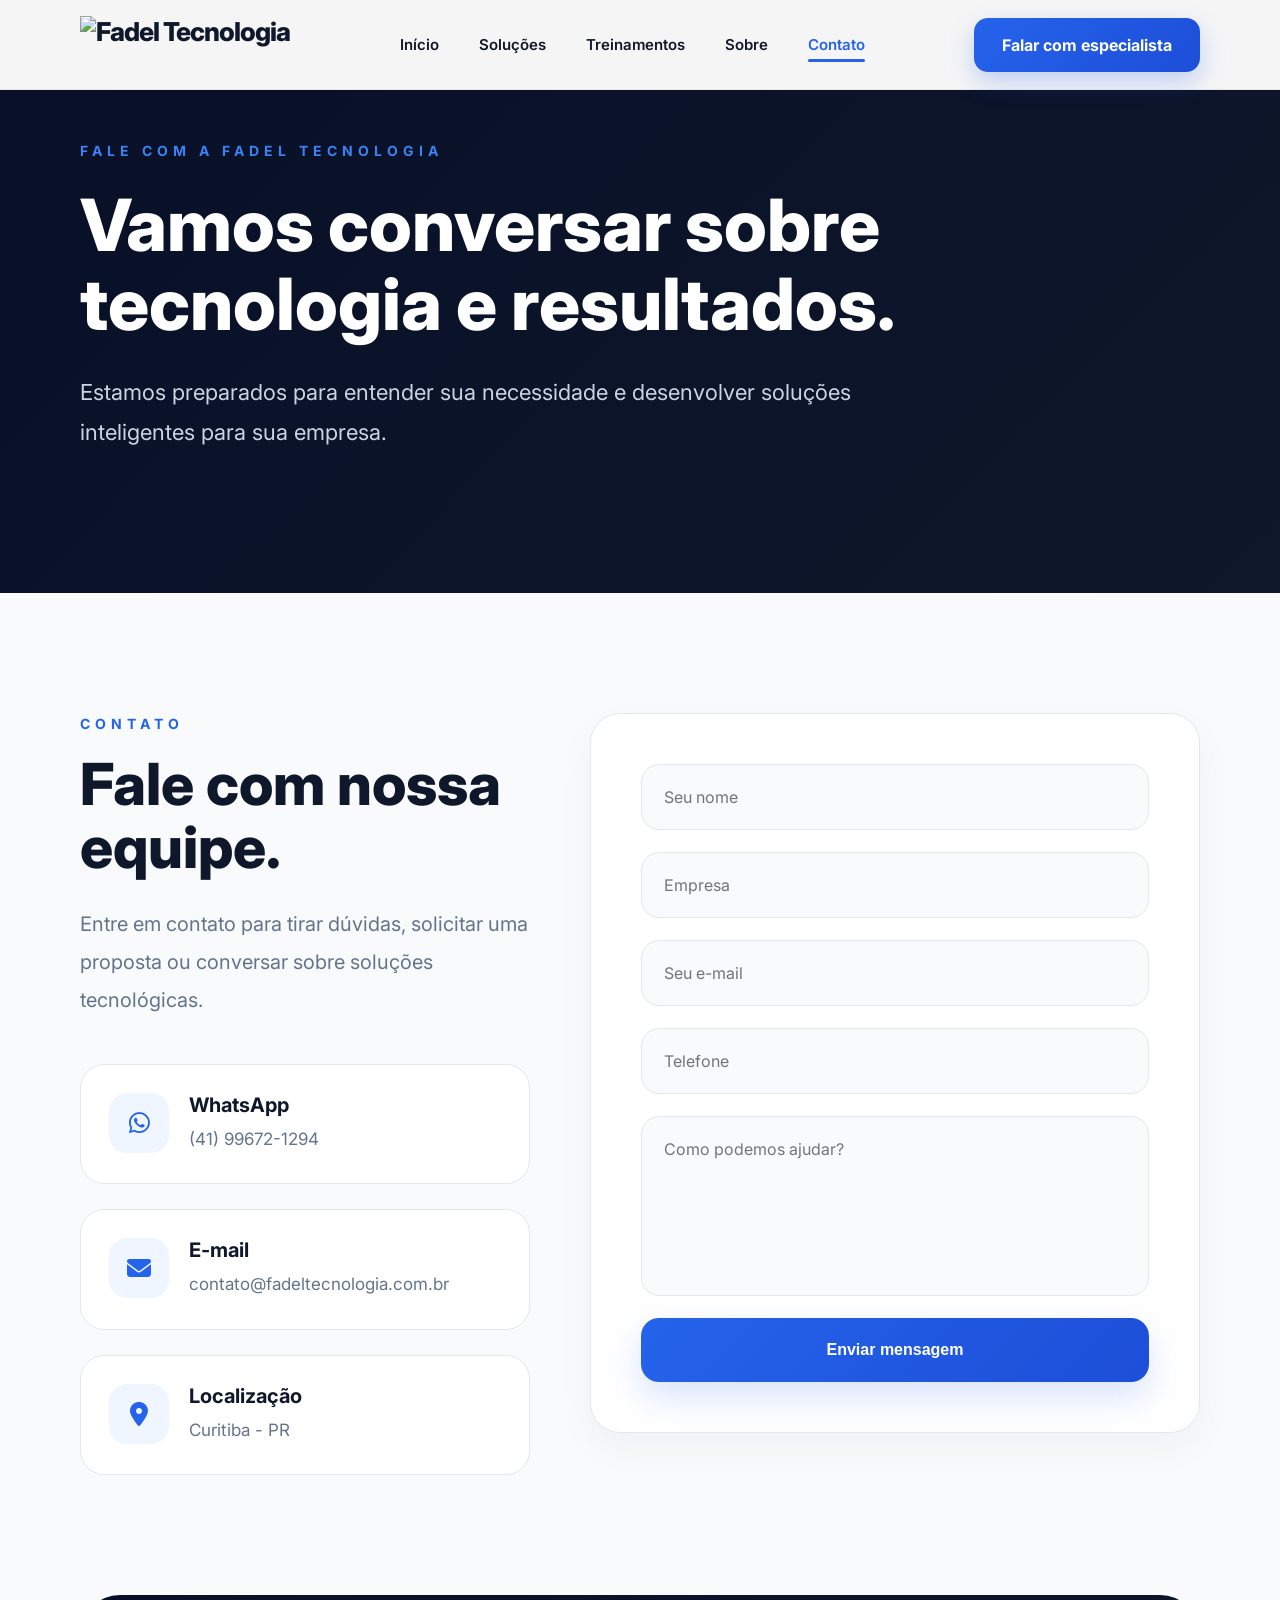
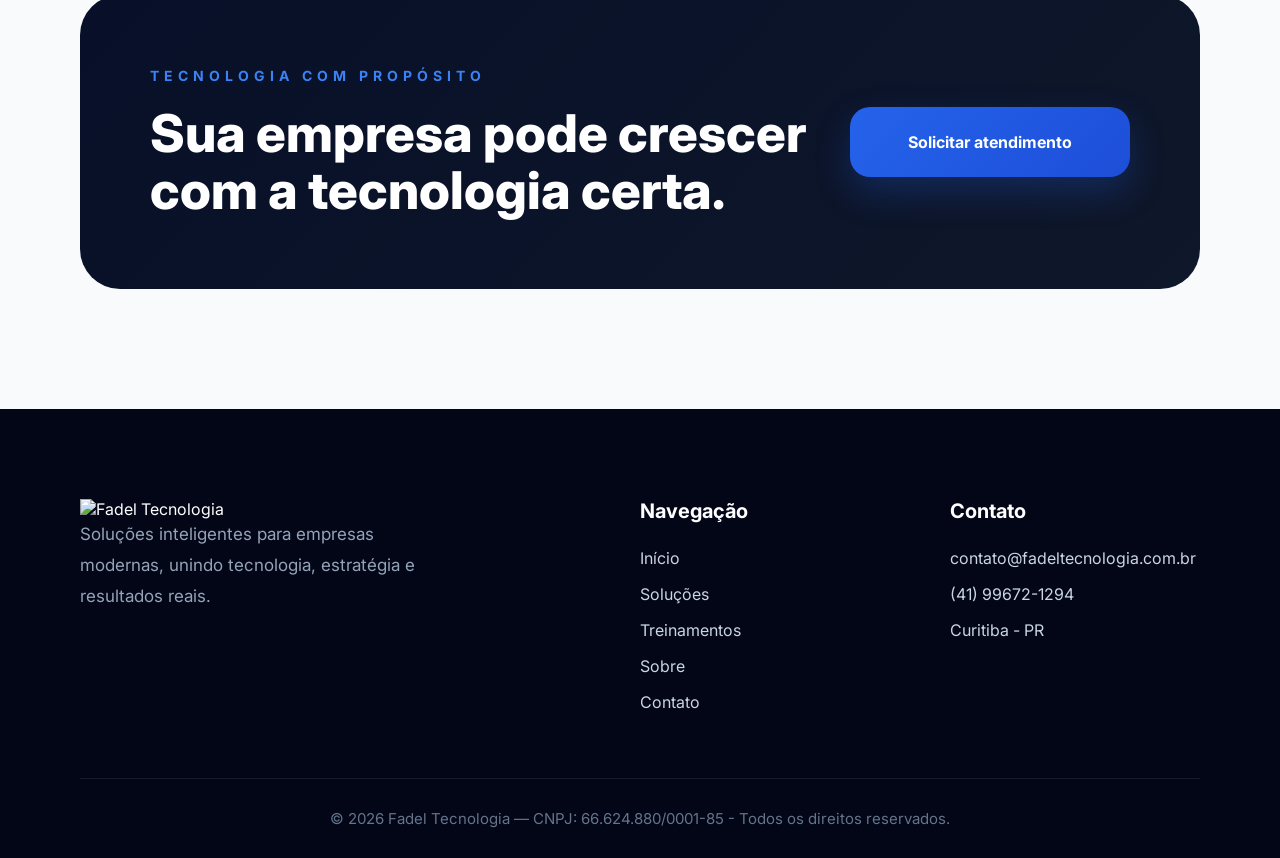
==== contato.html @ aa573549 "Primeira versão do site Fadel Tecnologia" ====
<!DOCTYPE html>
<html lang="pt-BR">

<head>

    <meta charset="UTF-8">

    <meta name="viewport" content="width=device-width, initial-scale=1.0">

    <title>Contato - Fadel Tecnologia</title>


    <!-- SEO -->

    <meta name="description"
        content="Entre em contato com a Fadel Tecnologia e descubra soluções inteligentes para sua empresa.">

    <meta name="keywords"
        content="contato tecnologia, automação corporativa, software empresarial, desenvolvimento de sistemas">

    <meta name="author" content="Fadel Tecnologia">


    <!-- OPEN GRAPH -->

    <meta property="og:title" content="Contato - Fadel Tecnologia">

    <meta property="og:description"
        content="Fale com a Fadel Tecnologia e descubra soluções inteligentes para empresas modernas.">

    <meta property="og:type" content="website">

    <meta property="og:image" content="img/Banner_Site.png">

    <meta property="og:locale" content="pt_BR">


    <!-- FAVICON -->

    <link rel="icon" href="img/favicon.png">


    <!-- CSS -->

    <link rel="stylesheet" href="css/style.css">

    <link rel="stylesheet" href="css/contato.css">


    <!-- GOOGLE FONTS -->

    <link rel="preconnect" href="https://fonts.googleapis.com">

    <link rel="preconnect" href="https://fonts.gstatic.com" crossorigin>

    <link href="https://fonts.googleapis.com/css2?family=Inter:wght@400;500;600;700;800&display=swap" rel="stylesheet">


    <!-- ICONS -->

    <link rel="stylesheet" href="https://cdnjs.cloudflare.com/ajax/libs/font-awesome/6.5.1/css/all.min.css">

</head>

<body>


    <!-- HEADER -->

    <header class="header">

        <div class="logo">
            <img src="img/logo.png" alt="Fadel Tecnologia">
        </div>

        <nav class="menu">

            <a href="index.html">Início</a>
            <a href="solucoes.html">Soluções</a>
            <a href="treinamentos.html">Treinamentos</a>
            <a href="sobre.html">Sobre</a>
            <a href="contato.html" class="active">Contato</a>

        </nav>

        <a href="https://wa.me/5541996721294?text=Olá!%20Vim%20através%20do%20site%20da%20Fadel%20Tecnologia."
            target="_blank" class="btn-header">

            Falar com especialista

        </a>

    </header>



    <!-- HERO -->

    <section class="contact-hero reveal">

        <div class="contact-hero-content">

            <span>FALE COM A FADEL TECNOLOGIA</span>

            <h1>
                Vamos conversar sobre tecnologia e resultados.
            </h1>

            <p>
                Estamos preparados para entender sua necessidade
                e desenvolver soluções inteligentes para sua empresa.
            </p>

        </div>

    </section>



    <!-- CONTACT -->

    <section class="contact-section reveal">

        <div class="contact-grid">


            <!-- INFO -->

            <div class="contact-info">

                <span>CONTATO</span>

                <h2>
                    Fale com nossa equipe.
                </h2>

                <p>
                    Entre em contato para tirar dúvidas,
                    solicitar uma proposta ou conversar
                    sobre soluções tecnológicas.
                </p>


                <div class="contact-items">


                    <div class="contact-item">

                        <i class="fa-brands fa-whatsapp"></i>

                        <div>

                            <strong>WhatsApp</strong>

                            <p>(41) 99672-1294</p>

                        </div>

                    </div>


                    <div class="contact-item">

                        <i class="fa-solid fa-envelope"></i>

                        <div>

                            <strong>E-mail</strong>

                            <p>contato@fadeltecnologia.com.br</p>

                        </div>

                    </div>


                    <div class="contact-item">

                        <i class="fa-solid fa-location-dot"></i>

                        <div>

                            <strong>Localização</strong>

                            <p>Curitiba - PR</p>

                        </div>

                    </div>

                </div>

            </div>



            <!-- FORM -->

            <div class="contact-form">

                <form action="https://api.web3forms.com/submit" method="POST">

                    <input type="hidden" name="access_key" value="47de1a17-32d2-4f68-9e62-5a11cbffd770">

                    <input type="text" name="nome" placeholder="Seu nome" required>

                    <input type="text" name="empresa" placeholder="Empresa">

                    <input type="email" name="email" placeholder="Seu e-mail" required>

                    <input type="text" name="telefone" placeholder="Telefone">

                    <textarea name="mensagem" placeholder="Como podemos ajudar?" required></textarea>

                    <button type="submit">

                        Enviar mensagem

                    </button>

                </form>

            </div>

        </div>

    </section>

    <!-- CTA FINAL -->

    <section class="contact-cta reveal">

        <div class="contact-cta-content">

            <div>

                <span>TECNOLOGIA COM PROPÓSITO</span>

                <h2>
                    Sua empresa pode crescer com a tecnologia certa.
                </h2>

            </div>

            <a href="https://wa.me/5541996721294?text=Olá!%20Gostaria%20de%20solicitar%20um%20atendimento%20pela%20Fadel%20Tecnologia."
                target="_blank">

                Solicitar atendimento

            </a>

        </div>

    </section>

    <!-- FOOTER -->

    <footer class="footer">

        <div class="footer-grid">


            <!-- BRAND -->

            <div>

                <img src="img/logo.png" alt="Fadel Tecnologia">

                <p>
                    Soluções inteligentes para empresas modernas,
                    unindo tecnologia, estratégia e resultados reais.
                </p>

            </div>



            <!-- NAVIGATION -->

            <div>

                <h4>Navegação</h4>

                <a href="index.html">Início</a>
                <a href="solucoes.html">Soluções</a>
                <a href="treinamentos.html">Treinamentos</a>
                <a href="sobre.html">Sobre</a>
                <a href="contato.html">Contato</a>

            </div>



            <!-- CONTACT -->

            <div>

                <h4>Contato</h4>

                <a href="#">
                    contato@fadeltecnologia.com.br
                </a>

                <a href="#">
                    (41) 99672-1294
                </a>

                <a href="#">
                    Curitiba - PR
                </a>

            </div>

        </div>



        <!-- COPYRIGHT -->

        <div class="footer-copy">

            © 2026 Fadel Tecnologia — CNPJ: 66.624.880/0001-85 - Todos os direitos reservados.

        </div>

    </footer>

    <script src="js/script.js"></script>

</body>

</html>
---- css/style.css ----
/* =========================================================
   RESET
========================================================= */

* {
    margin: 0;
    padding: 0;
    box-sizing: border-box;
}

html {
    scroll-behavior: smooth;
}

body {

    font-family: 'Inter', sans-serif;

    background: #ffffff;

    color: #111827;

    overflow-x: hidden;
}


/* =========================================================
   CONTAINER
========================================================= */

.container {

    width: 100%;

    max-width: 1300px;

    margin: auto;
}


/* =========================================================
   HEADER
========================================================= */

.header {

    width: 100%;

    height: 90px;

    position: fixed;

    top: 0;

    left: 0;

    z-index: 999;

    display: flex;

    align-items: center;

    justify-content: space-between;

    padding: 0 80px;

    background: rgba(255, 255, 255, 0.96);

    backdrop-filter: blur(10px);

    border-bottom: 1px solid #e5e7eb;
}


/* =========================================================
   LOGO
========================================================= */

.logo {

    font-size: 26px;

    font-weight: 800;

    color: #0f172a;

    letter-spacing: -1px;
}


/* =========================================================
   MENU
========================================================= */

.menu {

    display: flex;

    align-items: center;

    gap: 40px;
}

.menu a {

    text-decoration: none;

    color: #111827;

    font-size: 15px;

    font-weight: 600;

    transition: 0.3s;

    position: relative;
}

.menu a:hover {

    color: #2563eb;
}


/* =========================================================
   BUTTONS
========================================================= */

.btn-header {

    height: 54px;

    padding: 0 28px;

    border-radius: 14px;

    background: linear-gradient(135deg,
            #2563eb,
            #1d4ed8);

    color: white;

    text-decoration: none;

    font-weight: 700;

    display: flex;

    align-items: center;

    justify-content: center;

    transition: 0.3s;

    box-shadow:
        0 10px 25px rgba(37, 99, 235, 0.25);
}

.btn-header:hover {

    transform: translateY(-3px);

    box-shadow:
        0 18px 35px rgba(37, 99, 235, 0.35);
}



/* BOTÃO PRINCIPAL */

.btn {

    height: 62px;

    padding: 0 34px;

    border-radius: 18px;

    background: linear-gradient(135deg,
            #2563eb,
            #1d4ed8);

    color: white;

    text-decoration: none;

    font-size: 16px;

    font-weight: 700;

    display: inline-flex;

    align-items: center;

    justify-content: center;

    transition: 0.3s;

    box-shadow:
        0 15px 35px rgba(37, 99, 235, 0.30);
}

.btn:hover {

    transform: translateY(-5px);
}



/* BOTÃO SECUNDÁRIO */

.btn-secondary {

    height: 62px;

    padding: 0 34px;

    border-radius: 18px;

    border: 1px solid rgba(255, 255, 255, 0.25);

    color: white;

    text-decoration: none;

    font-size: 16px;

    font-weight: 700;

    display: inline-flex;

    align-items: center;

    justify-content: center;

    transition: 0.3s;

    background: rgba(255, 255, 255, 0.03);

    backdrop-filter: blur(10px);
}

.btn-secondary:hover {

    background: rgba(255, 255, 255, 0.08);
}



/* =========================================================
   RESPONSIVO
========================================================= */

@media(max-width:1100px) {

    .header {

        padding: 0 25px;
    }

    .menu {

        display: none;
    }
}

/* =========================================================
   HERO BANNER
========================================================= */

.hero-banner {

    width: 100%;

    margin-top: 90px;

    margin-bottom: -10px;

    background: #020617;

    display: flex;

    justify-content: center;

    overflow: hidden;
}

.hero-banner img {

    width: 100%;

    max-width: 1920px;

    display: block;
}

/* =========================================================
   STATS
========================================================= */

.stats {

    width: 100%;

    padding: 0 80px 120px;

    background: #f8fafc;
}

.stats-grid {

    width: 100%;

    max-width: 1300px;

    margin: auto;

    display: grid;

    grid-template-columns: repeat(4, 1fr);

    gap: 25px;
}



/* BOX */

.stat-box {

    background: white;

    border-radius: 28px;

    padding: 45px 30px;

    text-align: center;

    border: 1px solid #e5e7eb;

    box-shadow:
        0 10px 30px rgba(15, 23, 42, 0.04);
}

.stat-box h3 {

    font-size: 58px;

    color: #2563eb;

    margin-bottom: 10px;

    font-weight: 800;
}

.stat-box p {

    color: #64748b;

    font-size: 18px;

    line-height: 1.6;
}



/* =========================================================
   RESPONSIVO
========================================================= */

@media(max-width:1100px) {

    .solutions {

        padding: 100px 25px;
    }

    .solutions-grid {

        grid-template-columns: 1fr;
    }

    .stats {

        padding: 0 25px 100px;
    }

    .stats-grid {

        grid-template-columns: 1fr;
    }

    .solutions-title h2 {

        font-size: 42px;
    }
}

/* =========================================================
   ABOUT
========================================================= */

.about {

    width: 100%;

    padding: 120px 80px;

    background: white;
}

.about-content {

    width: 100%;

    max-width: 1300px;

    margin: auto;

    display: grid;

    grid-template-columns: 1fr 1fr;

    gap: 80px;

    align-items: center;
}



/* IMAGE */

.about-image {

    display: flex;

    justify-content: center;
}

.about-card {

    width: 100%;

    max-width: 500px;

    min-height: 420px;

    border-radius: 40px;

    padding: 50px;

    background:
        linear-gradient(145deg,
            #2563eb,
            #1d4ed8);

    color: white;

    display: flex;

    flex-direction: column;

    justify-content: center;

    box-shadow:
        0 25px 60px rgba(37, 99, 235, 0.30);
}

.about-card i {

    font-size: 70px;

    margin-bottom: 30px;
}

.about-card h3 {

    font-size: 42px;

    line-height: 1.1;

    margin-bottom: 20px;

    font-weight: 800;
}

.about-card p {

    font-size: 20px;

    line-height: 1.8;

    color: #dbeafe;
}



/* TEXT */

.about-text span {

    color: #2563eb;

    font-size: 14px;

    font-weight: 700;

    letter-spacing: 4px;
}

.about-text h2 {

    font-size: 58px;

    line-height: 1.1;

    margin: 25px 0;

    color: #0f172a;

    font-weight: 800;

    letter-spacing: -2px;
}

.about-text p {

    font-size: 20px;

    line-height: 1.9;

    color: #64748b;

    margin-bottom: 40px;
}



/* ITEMS */

.about-items {

    display: flex;

    flex-direction: column;

    gap: 20px;
}

.about-item {

    display: flex;

    align-items: center;

    gap: 14px;

    font-size: 18px;

    font-weight: 600;

    color: #111827;
}

.about-item i {

    color: #2563eb;

    font-size: 22px;
}



/* =========================================================
   CTA
========================================================= */

.cta {

    width: 100%;

    padding: 0 80px 120px;

    background: white;
}

.cta-content {

    width: 100%;

    max-width: 1300px;

    margin: auto;

    border-radius: 40px;

    padding: 70px;

    background:
        linear-gradient(135deg,
            #2563eb,
            #1d4ed8);

    display: flex;

    align-items: center;

    justify-content: space-between;

    gap: 40px;

    color: white;

    box-shadow:
        0 25px 60px rgba(37, 99, 235, 0.25);
}

.cta-content span {

    font-size: 14px;

    font-weight: 700;

    letter-spacing: 4px;

    color: #dbeafe;
}

.cta-content h2 {

    margin-top: 20px;

    font-size: 52px;

    line-height: 1.1;

    font-weight: 800;

    max-width: 700px;
}

/* =========================================================
   BUSINESS SECTION
========================================================= */

/* =========================================================
   BUSINESS SECTION
========================================================= */

.business-section{

    width:100%;

    padding:120px 80px;

    background:#f8fafc;
}



/* CONTAINER */

.business-content{

    width:100%;

    max-width:1300px;

    margin:auto;

    display:grid;

    grid-template-columns:520px 1fr;

    gap:60px;

    align-items:start;
}



/* LEFT */

.business-left{

    display:flex;

    flex-direction:column;
}



/* IMAGE */

.business-left img{

    width:100%;

    height:420px;

    object-fit:cover;

    border-radius:28px;

    margin-bottom:30px;

    box-shadow:
    0 20px 50px rgba(15,23,42,0.08);
}



/* TEXT */

.business-text span{

    display:block;

    margin-bottom:18px;

    color:#2563eb;

    font-size:13px;

    font-weight:700;

    letter-spacing:4px;
}

.business-text h2{

    font-size:64px;

    line-height:1.05;

    font-weight:800;

    color:#0f172a;

    margin-bottom:25px;

    letter-spacing:-2px;
}

.business-text p{

    font-size:20px;

    line-height:1.9;

    color:#64748b;

    margin-bottom:35px;
}



/* BUTTON */

.business-btn{

    height:62px;

    padding:0 34px;

    border-radius:18px;

    background:linear-gradient(
        135deg,
        #2563eb,
        #1d4ed8
    );

    color:white;

    text-decoration:none;

    font-size:15px;

    font-weight:700;

    display:inline-flex;

    align-items:center;

    justify-content:center;

    align-self:flex-start;

    transition:0.3s;

    box-shadow:
    0 15px 35px rgba(37,99,235,0.25);
}

.business-btn:hover{

    transform:translateY(-4px);
}



/* RIGHT */

.business-right{

    display:flex;

    flex-direction:column;

    gap:35px;
}



/* STATS */

.business-stats{

    display:grid;

    grid-template-columns:repeat(4,1fr);

    gap:22px;
}

.business-stat{

    background:white;

    border-radius:24px;

    border:1px solid #e5e7eb;

    padding:40px 20px;

    text-align:center;

    transition:0.3s;
}

.business-stat:hover{

    transform:translateY(-6px);

    box-shadow:
    0 20px 40px rgba(15,23,42,0.06);
}

.business-stat h3{

    font-size:56px;

    color:#2563eb;

    font-weight:800;

    margin-bottom:12px;
}

.business-stat p{

    color:#64748b;

    font-size:17px;

    line-height:1.6;
}



/* TRUSTED */

.trusted{

    background:white;

    border:1px solid #e5e7eb;

    border-radius:28px;

    padding:40px;
}

.trusted span{

    display:block;

    margin-bottom:30px;

    color:#2563eb;

    font-size:13px;

    font-weight:700;

    letter-spacing:4px;
}



/* LOGOS */

.trusted-logos{

    display:flex;

    align-items:center;

    gap:50px;

    flex-wrap:wrap;
}

.trusted-logos i{

    font-size:60px;

    color:#94a3b8;

    transition:0.3s;
}

.trusted-logos i:hover{

    color:#2563eb;

    transform:translateY(-4px);
}

/* =========================================================
   BUSINESS CTA
========================================================= */

.business-cta{

    width:100%;

    max-width:1300px;

    margin:25px auto 0;

    background:#eef4ff;

    border-radius:28px;

    padding:35px 45px;

    display:flex;

    align-items:center;

    justify-content:space-between;

    gap:40px;
}



/* LEFT */

.business-cta-left{

    display:flex;

    align-items:center;

    gap:25px;
}



/* ICON */

.business-cta-icon{

    min-width:72px;

    height:72px;

    border-radius:50%;

    background:#2563eb;

    display:flex;

    align-items:center;

    justify-content:center;

    color:white;

    font-size:30px;
}



/* TEXT */

.business-cta-left h3{

    font-size:22px;

    line-height:1.4;

    font-weight:800;

    color:#0f172a;

    max-width:620px;
}



/* BUTTON */

.business-cta-btn{

    height:60px;

    padding:0 34px;

    border-radius:18px;

    background:linear-gradient(
        135deg,
        #2563eb,
        #1d4ed8
    );

    color:white;

    text-decoration:none;

    font-size:14px;

    font-weight:700;

    display:flex;

    align-items:center;

    justify-content:center;

    white-space:nowrap;

    transition:0.3s;

    box-shadow:
    0 15px 35px rgba(37,99,235,0.25);
}

.business-cta-btn:hover{

    transform:translateY(-4px);
}

/* =========================================================
   RESPONSIVO
========================================================= */

@media(max-width:1100px) {

    .about {

        padding: 100px 25px;
    }

    .about-content {

        grid-template-columns: 1fr;
    }

    .about-text h2 {

        font-size: 42px;
    }

    .cta {

        padding: 0 25px 100px;
    }

    .cta-content {

        padding: 40px;

        flex-direction: column;

        align-items: flex-start;
    }

    .cta-content h2 {

        font-size: 38px;
    }
}

/* =========================================================
   FOOTER
========================================================= */

.footer {

    width: 100%;

    background: #020617;

    padding: 90px 80px 30px;

    color: white;
}

.footer-grid {

    width: 100%;

    max-width: 1300px;

    margin: auto;

    display: grid;

    grid-template-columns:
        2fr 1fr 1fr;

    gap: 60px;

    padding-bottom: 50px;

    border-bottom:
        1px solid rgba(255, 255, 255, 0.08);
}



/* TITLES */

.footer h3 {

    font-size: 34px;

    font-weight: 800;

    margin-bottom: 20px;
}

.footer h4 {

    font-size: 20px;

    font-weight: 700;

    margin-bottom: 25px;
}



/* TEXT */

.footer p {

    color: #94a3b8;

    line-height: 1.8;

    font-size: 17px;

    max-width: 340px;
}



/* LINKS */

.footer a {

    display: block;

    color: #cbd5e1;

    text-decoration: none;

    margin-bottom: 16px;

    transition: 0.3s;
}

.footer a:hover {

    color: #2563eb;

    transform: translateX(5px);
}



/* COPYRIGHT */

.footer-copy {

    width: 100%;

    max-width: 1300px;

    margin: auto;

    padding-top: 30px;

    text-align: center;

    color: #64748b;

    font-size: 15px;
}



/* =========================================================
   RESPONSIVO
========================================================= */

@media(max-width:900px) {

    .footer {

        padding: 70px 25px 30px;
    }

    .footer-grid {

        grid-template-columns: 1fr;

        gap: 40px;
    }

    .footer h3 {

        font-size: 28px;
    }
}

/* =========================================================
   BANNER BUTTONS
========================================================= */

.hero-banner {

    position: relative;
}

.banner-buttons {

    position: absolute;

    left: 100px;

    bottom: 160px;

    display: flex;

    gap: 20px;
}

.btn-banner {

    height: 58px;

    padding: 0 34px;

    border-radius: 16px;

    background: #2563eb;

    color: white;

    text-decoration: none;

    font-weight: 700;

    display: flex;

    align-items: center;

    justify-content: center;

    transition: 0.3s;

    box-shadow:
        0 15px 35px rgba(37, 99, 235, 0.30);
}

.btn-banner:hover {

    transform: translateY(-4px);

    background: #1d4ed8;
}

/* BOTÃO SECUNDÁRIO */

.btn-banner.secondary {

    background: rgba(255, 255, 255, 0.06);

    border: 1px solid rgba(255, 255, 255, 0.25);

    backdrop-filter: blur(10px);
}

.btn-banner.secondary:hover {

    background: rgba(255, 255, 255, 0.12);
}

.logo {
    display: flex;
    align-items: center;
}

.logo img {
    height: 58px;
    width: auto;
    object-fit: contain;
}

/* =========================================
   CARDS SECTION
========================================= */

.cards-section {
    background: #ffffff;
    padding: 100px 80px;
}

.cards-title {
    text-align: center;
    margin-bottom: 60px;
}

.cards-title span {
    display: block;
    font-size: 42px;
    font-weight: 800;
    color: #111827;
    margin-bottom: 15px;
}

.cards-title p {
    font-size: 18px;
    color: #6b7280;
}

.cards-grid {
    display: grid;
    grid-template-columns: repeat(3, 1fr);
    gap: 30px;
}

.info-card {
    background: #ffffff;
    border: 1px solid #e5e7eb;
    border-radius: 24px;
    padding: 40px;
    transition: 0.3s;
    box-shadow: 0 10px 30px rgba(0, 0, 0, 0.04);
}

.info-card:hover {
    transform: translateY(-8px);
    box-shadow: 0 20px 40px rgba(0, 0, 0, 0.08);
}

.card-icon {
    width: 80px;
    height: 80px;
    border-radius: 50%;
    background: #eff6ff;
    display: flex;
    align-items: center;
    justify-content: center;
    margin-bottom: 25px;
}

.card-icon i {
    font-size: 34px;
    color: #2563eb;
}

.info-card h3 {
    font-size: 28px;
    margin-bottom: 18px;
    color: #111827;
}

.info-card p {
    color: #6b7280;
    line-height: 1.7;
    margin-bottom: 25px;
}

.info-card ul {
    list-style: none;
    padding: 0;
}

.info-card ul li {
    margin-bottom: 14px;
    color: #111827;
    font-weight: 500;
    position: relative;
    padding-left: 22px;
}

.info-card ul li::before {
    content: "";
    width: 8px;
    height: 8px;
    border-radius: 50%;
    background: #2563eb;
    position: absolute;
    left: 0;
    top: 9px;
}

.card-link {
    display: inline-flex;
    align-items: center;
    gap: 8px;
    margin-top: 20px;
    font-weight: 700;
    color: #2563eb;
    text-decoration: none;
    transition: 0.3s;
}

.card-link:hover {
    gap: 14px;
    opacity: 0.8;
}

.about-content{

    width:100%;

    max-width:1300px;

    margin:auto;

    display:grid;

    grid-template-columns:1.1fr 0.9fr;
}

.about-card{

    background:
    linear-gradient(
        135deg,
        rgba(37,99,235,0.95),
        rgba(29,78,216,0.92)
    );

    border-radius:40px;

    padding:70px 60px;

    position:relative;

    overflow:hidden;

    backdrop-filter:blur(10px);

    border:1px solid rgba(255,255,255,0.12);

     box-shadow:
    0 20px 50px rgba(37,99,235,0.18);

    transition:0.4s;
}

.about-card::before{

    content:"";

    position:absolute;

    width:260px;
    height:260px;

    background:
    radial-gradient(
        rgba(255,255,255,0.18),
        transparent 70%
    );

    top:-120px;
    right:-100px;
}

.about-card:hover{

    transform:translateY(-8px);

    box-shadow:
    0 35px 70px rgba(37,99,235,0.35);
}

.about-text p{

    font-size:20px;

    line-height:2;

    color:#64748b;

    max-width:620px;

    margin-bottom:40px;
}

.about-items{

    display:flex;

    flex-direction:column;

    gap:24px;

    margin-top:40px;
}

.about-item{

    display:flex;

    align-items:center;

    gap:14px;

    color:#0f172a;

    font-size:17px;

    font-weight:600;
}

.about-item i{

    width:32px;
    height:32px;

    border-radius:50%;

    background:#eff6ff;

    color:#1d4ed8;

    display:flex;

    align-items:center;

    justify-content:center;

    font-size:14px;
}

.about-text{

    margin-top:-20px;
}

.about-text p{

    max-width:600px;
}

/* =========================================================
   HERO BANNER
========================================================= */

.hero-banner{

    width: 100%;

    height:528px;

    position:relative;

    overflow:hidden;
}



/* SLIDES */

.slide{

    position:absolute;

    inset:0;

    opacity:0;

    transform:translateX(120px);

    transition:
        opacity 1.2s ease,
        transform 1.2s ease;

    z-index:1;
}



/* SLIDE ATIVO */

.slide.active{

    opacity:1;

    transform:translateX(0);

    z-index:2;
}



/* IMAGEM */

.slide img{

    width:100%;

    height:100%;

    object-fit:cover;

    display:block;
}

/* BOTÕES HERO */

.banner-buttons{

    position:absolute;

    left:120px;

    bottom:100px;

    display:flex;

    gap:20px;

    z-index:10;
}



/* BOTÕES */

.btn-banner{

    height:58px;

    padding:0 34px;

    border-radius:16px;

    background:#2563eb;

    color:white;

    text-decoration:none;

    font-size:14px;

    font-weight:700;

    display:flex;

    align-items:center;

    justify-content:center;

    transition:0.3s;

    box-shadow:
    0 15px 35px rgba(37,99,235,0.25);
}

.btn-banner:hover{

    transform:translateY(-4px);

    background:#1d4ed8;
}



/* BOTÃO SECUNDÁRIO */

.btn-banner.secondary{

    background:#2563eb;

    color:white;
}

.btn-banner.secondary:hover{

    background:#1d4ed8;

    transform:translateY(-4px);
}


/* =========================================================
   MENU ACTIVE
========================================================= */

.menu a.active{

    color:#2563eb;
}

.menu a.active::after{

    content:"";

    position:absolute;

    left:0;

    bottom:-8px;

    width:100%;

    height:3px;

    border-radius:999px;

    background:#2563eb;
}


/* =========================================================
   RESPONSIVO
========================================================= */

@media(max-width:1100px){

    .header{

        padding:25px 40px;
    }

    .menu{

        gap:30px;
    }

    .hero-content h1{

        font-size:58px;
    }
}



/* TABLET */

@media(max-width:900px){

    .header{

        flex-direction:column;

        gap:30px;
    }

    .menu{

        flex-wrap:wrap;

        justify-content:center;
    }

    .hero-content{

        padding:80px 40px;
    }

    .hero-content h1{

        font-size:48px;
    }

    .business-content{

        grid-template-columns:1fr;
    }

    .stats-grid{

        grid-template-columns:1fr 1fr;
    }
}



/* MOBILE */

@media(max-width:600px){

    .header{

        padding:25px;
    }

    .logo img{

        height:50px;
    }

    .menu{

        gap:20px;
    }

    .menu a{

        font-size:14px;
    }

    .btn-header{

        width:100%;

        justify-content:center;
    }

    .hero-banner{

        height:auto;
    }

    .hero-content{

        padding:60px 25px;
    }

    .hero-content span{

        font-size:12px;

        letter-spacing:3px;
    }

    .hero-content h1{

        font-size:38px;

        line-height:1.1;
    }

    .hero-content p{

        font-size:18px;

        line-height:1.7;
    }

    .banner-buttons{

        flex-direction:column;
    }

    .btn-banner{

        width:100%;

        justify-content:center;
    }

    .stats-grid{

        grid-template-columns:1fr;
    }

    .logo-box{

        padding:40px 25px;
    }
}


/* =========================================================
   SCROLL ANIMATION
========================================================= */

.reveal{

    opacity:0;

    transform:translateY(80px);

    transition:
    opacity 1s ease,
    transform 1s ease;
}



/* ACTIVE */

.reveal.active{

    opacity:1;

    transform:translateY(0);
}


/* =========================================================
   WHATSAPP FLOAT
========================================================= */

.whatsapp-float{

    position:fixed;

    right:25px;

    bottom:25px;

    width:70px;
    height:70px;

    border-radius:50%;

    background:#25d366;

    display:flex;

    align-items:center;

    justify-content:center;

    text-decoration:none;

    font-size:38px;

    color:white;

    box-shadow:
    0 15px 35px rgba(37,211,102,0.35);

    z-index:999;

    transition:0.4s;

    animation:whatsappPulse 2s infinite;
}



/* HOVER */

.whatsapp-float:hover{

    transform:
    translateY(-5px)
    scale(1.08);

    box-shadow:
    0 20px 40px rgba(37,211,102,0.45);
}



/* ANIMATION */

@keyframes whatsappPulse{

    0%{

        transform:scale(1);
    }

    50%{

        transform:scale(1.08);
    }

    100%{

        transform:scale(1);
    }
}



/* MOBILE */

@media(max-width:768px){

    .whatsapp-float{

        width:60px;
        height:60px;

        font-size:32px;

        right:20px;

        bottom:20px;
    }
}
---- css/contato.css ----
/* =========================================================
   CONTACT HERO
========================================================= */

.contact-hero {

    width: 100%;

    padding: 140px 80px;

    background:
        linear-gradient(135deg,
            #071028,
            #0f172a);

    color: white;
}



/* CONTENT */

.contact-hero-content {

    width: 100%;

    max-width: 1200px;

    margin: auto;
}



/* TAG */

.contact-hero-content span {

    color: #3b82f6;

    font-size: 14px;

    font-weight: 700;

    letter-spacing: 5px;
}



/* TITLE */

.contact-hero-content h1 {

    margin-top: 25px;

    font-size: 72px;

    line-height: 1.1;

    font-weight: 800;

    max-width: 900px;
}



/* TEXT */

.contact-hero-content p {

    margin-top: 30px;

    max-width: 850px;

    font-size: 22px;

    line-height: 1.8;

    color: #cbd5e1;
}



/* =========================================================
   CONTACT SECTION
========================================================= */

.contact-section {

    width: 100%;

    padding: 120px 80px;

    background: #f8fafc;
}



/* GRID */

.contact-grid {

    width: 100%;

    max-width: 1300px;

    margin: auto;

    display: grid;

    grid-template-columns: 450px 1fr;

    gap: 60px;

    align-items: start;
}



/* =========================================================
   CONTACT INFO
========================================================= */

.contact-info span {

    color: #2563eb;

    font-size: 14px;

    font-weight: 700;

    letter-spacing: 5px;
}

.contact-info h2 {

    margin-top: 20px;

    font-size: 58px;

    line-height: 1.1;

    color: #0f172a;

    font-weight: 800;
}

.contact-info p {

    margin-top: 25px;

    font-size: 20px;

    line-height: 1.9;

    color: #64748b;
}



/* ITEMS */

.contact-items {

    margin-top: 45px;

    display: flex;

    flex-direction: column;

    gap: 25px;
}



/* ITEM */

.contact-item {

    display: flex;

    align-items: flex-start;

    gap: 20px;

    background: white;

    padding: 28px;

    border-radius: 24px;

    border: 1px solid #e2e8f0;
}



/* ICON */

.contact-item i {

    width: 60px;
    height: 60px;

    border-radius: 18px;

    background: #eff6ff;

    color: #2563eb;

    font-size: 24px;

    display: flex;

    align-items: center;

    justify-content: center;
}



/* TEXT */

.contact-item strong {

    display: block;

    font-size: 20px;

    color: #0f172a;

    margin-bottom: 6px;
}

.contact-item p {

    margin: 0;

    font-size: 17px;

    color: #64748b;
}



/* =========================================================
   FORM
========================================================= */

.contact-form {

    background: white;

    padding: 50px;

    border-radius: 30px;

    border: 1px solid #e2e8f0;

    box-shadow:
        0 15px 40px rgba(15, 23, 42, 0.04);
}



/* FORM */

.contact-form form {

    display: flex;

    flex-direction: column;

    gap: 22px;
}



/* INPUTS */

.contact-form input,
.contact-form textarea {

    width: 100%;

    border: none;

    outline: none;

    background: #f8fafc;

    border: 1px solid #e2e8f0;

    border-radius: 18px;

    padding: 22px;

    font-size: 16px;

    font-family: 'Inter', sans-serif;

    transition: 0.3s;
}



/* TEXTAREA */

.contact-form textarea {

    height: 180px;

    resize: none;
}



/* FOCUS */

.contact-form input:focus,
.contact-form textarea:focus {

    border-color: #2563eb;

    background: white;
}



/* BUTTON */

.contact-form button {

    height: 64px;

    border: none;

    border-radius: 18px;

    background:
        linear-gradient(135deg,
            #2563eb,
            #1d4ed8);

    color: white;

    font-size: 16px;

    font-weight: 700;

    cursor: pointer;

    transition: 0.4s;

    box-shadow:
        0 15px 35px rgba(37, 99, 235, 0.18);
}



/* HOVER */

.contact-form button:hover {

    transform: translateY(-5px);
}


/* =========================================================
   CONTACT CTA
========================================================= */

.contact-cta {

    width: 100%;

    padding: 0 80px 120px;

    background: #f8fafc;
}



/* CONTENT */

.contact-cta-content {

    width: 100%;

    max-width: 1300px;

    margin: auto;

    background:
        linear-gradient(135deg,
            #071028,
            #0f172a);

    border-radius: 40px;

    padding: 70px;

    display: flex;

    align-items: center;

    justify-content: space-between;

    gap: 40px;
}



/* TEXT */

.contact-cta-content span {

    color: #3b82f6;

    font-size: 14px;

    font-weight: 700;

    letter-spacing: 5px;
}

.contact-cta-content h2 {

    margin-top: 20px;

    font-size: 52px;

    line-height: 1.1;

    color: white;

    max-width: 700px;

    font-weight: 800;
}



/* BUTTON */

.contact-cta-content a {

    min-width: 280px;

    height: 70px;

    border-radius: 20px;

    background:
        linear-gradient(135deg,
            #2563eb,
            #1d4ed8);

    display: flex;

    align-items: center;

    justify-content: center;

    text-decoration: none;

    color: white;

    font-size: 16px;

    font-weight: 700;

    transition: 0.4s;

    box-shadow:
        0 15px 35px rgba(37, 99, 235, 0.25);
}



/* HOVER */

.contact-cta-content a:hover {

    transform: translateY(-5px);
}
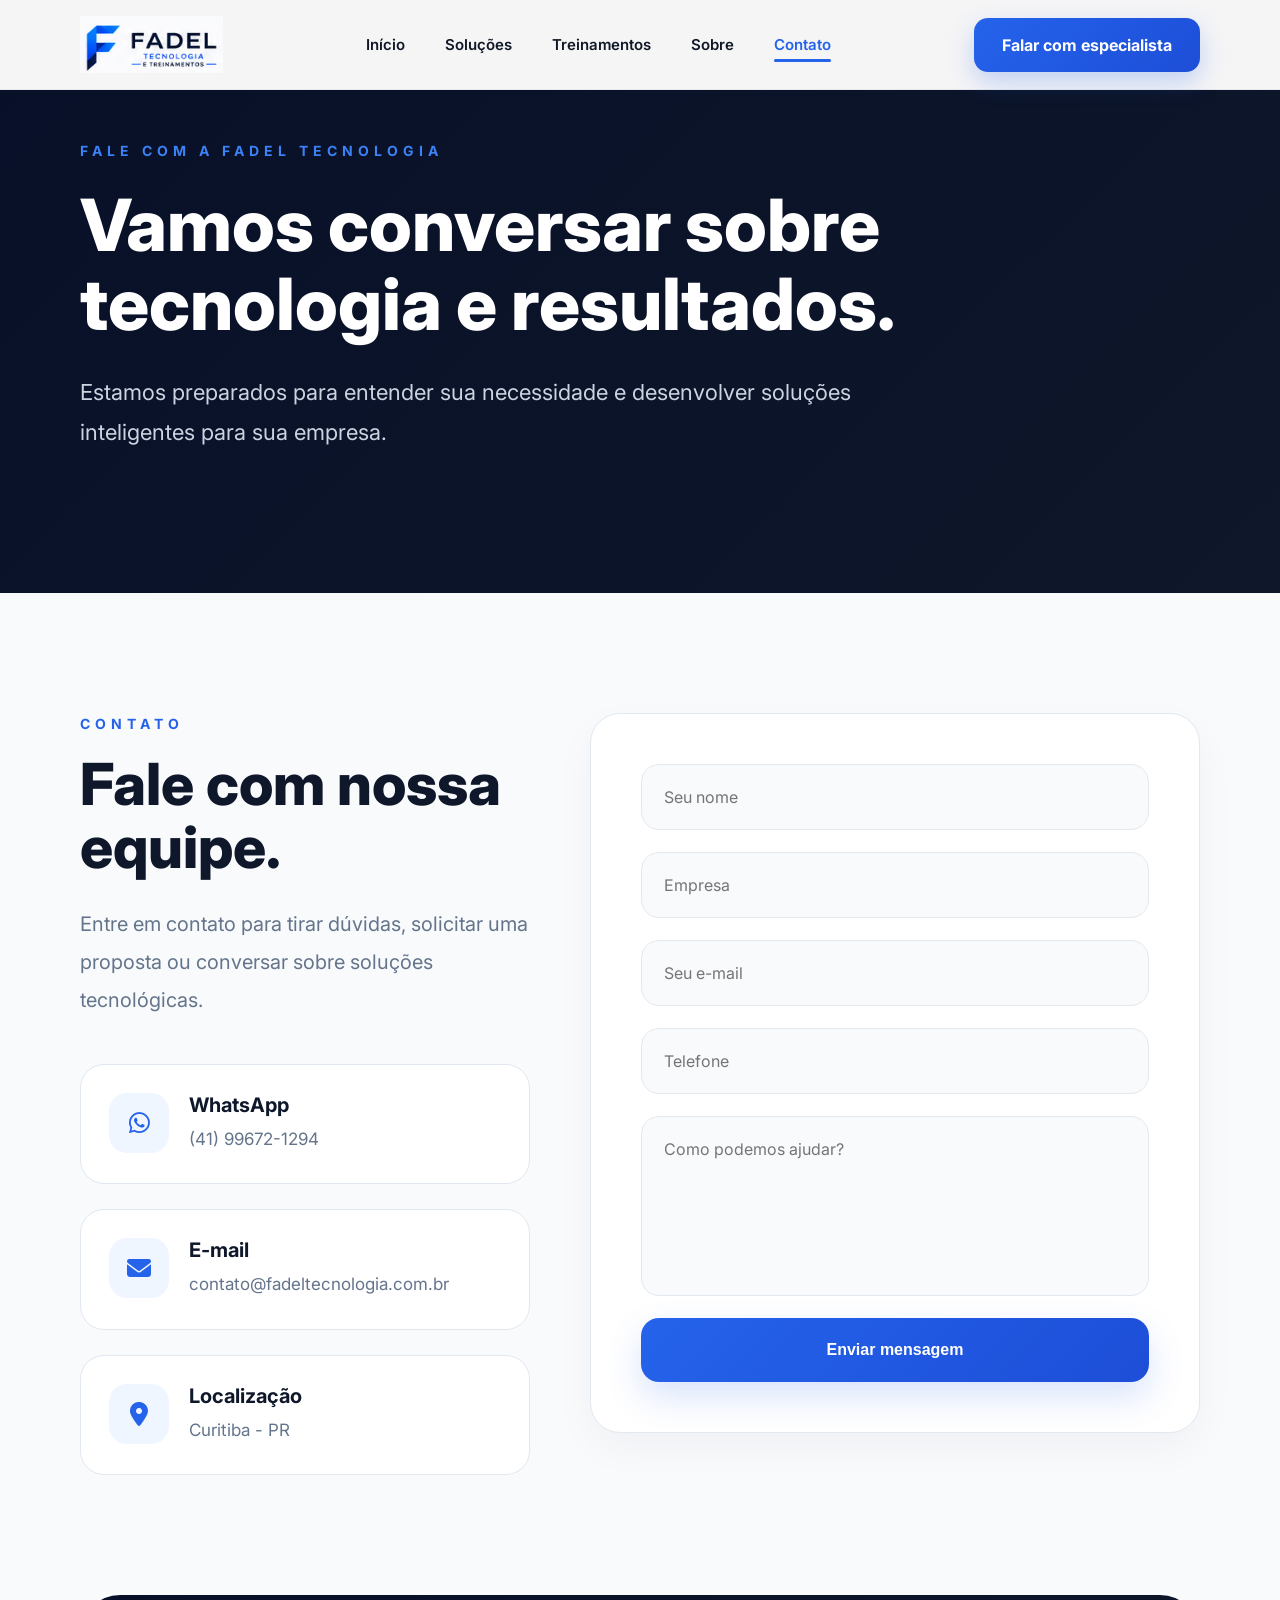
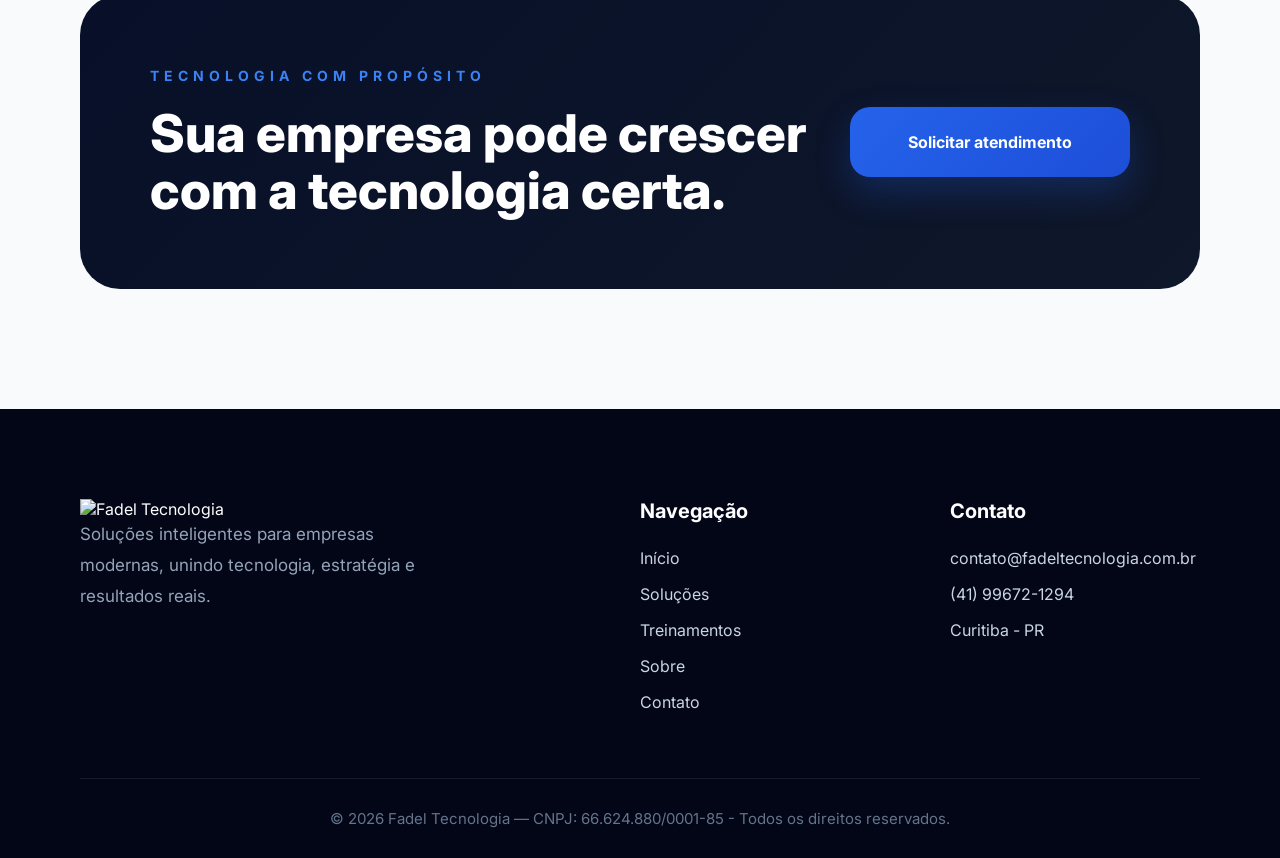
==== commit e1f54484: "ATUALIZAR LOGO" ====
--- a/contato.html
+++ b/contato.html
@@ -70,7 +70,7 @@
     <header class="header">
 
         <div class="logo">
-            <img src="img/logo.png" alt="Fadel Tecnologia">
+            <img src="img/LOGO.png" alt="Fadel Tecnologia">
         </div>
 
         <nav class="menu">
@@ -297,7 +297,7 @@
 
                 <h4>Contato</h4>
 
-                <a href="#">
+                <a href="contato.html">
                     contato@fadeltecnologia.com.br
                 </a>
 
--- a/css/style.css
+++ b/css/style.css
@@ -267,23 +267,6 @@
 /* =========================================================
    HERO BANNER
 ========================================================= */
-
-.hero-banner {
-
-    width: 100%;
-
-    margin-top: 90px;
-
-    margin-bottom: -10px;
-
-    background: #020617;
-
-    display: flex;
-
-    justify-content: center;
-
-    overflow: hidden;
-}
 
 .hero-banner img {
 
@@ -1809,93 +1792,6 @@
 }
 
 
-
-/* MOBILE */
-
-@media(max-width:600px){
-
-    .header{
-
-        padding:25px;
-    }
-
-    .logo img{
-
-        height:50px;
-    }
-
-    .menu{
-
-        gap:20px;
-    }
-
-    .menu a{
-
-        font-size:14px;
-    }
-
-    .btn-header{
-
-        width:100%;
-
-        justify-content:center;
-    }
-
-    .hero-banner{
-
-        height:auto;
-    }
-
-    .hero-content{
-
-        padding:60px 25px;
-    }
-
-    .hero-content span{
-
-        font-size:12px;
-
-        letter-spacing:3px;
-    }
-
-    .hero-content h1{
-
-        font-size:38px;
-
-        line-height:1.1;
-    }
-
-    .hero-content p{
-
-        font-size:18px;
-
-        line-height:1.7;
-    }
-
-    .banner-buttons{
-
-        flex-direction:column;
-    }
-
-    .btn-banner{
-
-        width:100%;
-
-        justify-content:center;
-    }
-
-    .stats-grid{
-
-        grid-template-columns:1fr;
-    }
-
-    .logo-box{
-
-        padding:40px 25px;
-    }
-}
-
-
 /* =========================================================
    SCROLL ANIMATION
 ========================================================= */
@@ -2017,4 +1913,182 @@
 
         bottom:20px;
     }
+}
+
+
+/* =========================================================
+   MOBILE FIX
+========================================================= */
+
+@media(max-width:768px){
+
+    /* HEADER */
+
+    .header{
+
+        height:auto;
+
+        padding:15px 20px;
+
+        flex-direction:column;
+
+        gap:15px;
+    }
+
+    .logo img{
+
+        height:48px;
+    }
+
+    .menu{
+
+        width:100%;
+
+        justify-content:center;
+
+        flex-wrap:wrap;
+
+        gap:15px;
+    }
+
+    .menu a{
+
+        font-size:14px;
+    }
+
+    .btn-header{
+
+        width:100%;
+
+        height:52px;
+    }
+
+
+
+    /* HERO */
+
+    .hero-banner{
+
+        margin-top:170px;
+
+        height:auto;
+    }
+
+    .slide img{
+
+        height:auto;
+
+        object-fit:cover;
+    }
+
+    .banner-buttons{
+
+        position:absolute;
+
+        left:20px;
+
+        right:20px;
+
+        bottom:20px;
+
+        flex-direction:column;
+
+        gap:12px;
+    }
+
+    .btn-banner{
+
+        width:100%;
+
+        font-size:13px;
+    }
+
+
+
+    /* CARDS */
+
+    .cards-section{
+
+        padding:70px 20px;
+    }
+
+    .cards-grid{
+
+        grid-template-columns:1fr;
+    }
+
+
+
+    /* ABOUT */
+
+    .about{
+
+        padding:70px 20px;
+    }
+
+    .about-content{
+
+        grid-template-columns:1fr;
+    }
+
+    .about-text h2{
+
+        font-size:38px;
+    }
+
+
+
+    /* BUSINESS */
+
+    .business-section{
+
+        padding:70px 20px;
+    }
+
+    .business-content{
+
+        grid-template-columns:1fr;
+    }
+
+    .business-stats{
+
+        grid-template-columns:1fr;
+    }
+
+
+
+    /* CTA */
+
+    .cta{
+
+        padding:0 20px 70px;
+    }
+
+    .cta-content{
+
+        padding:35px 25px;
+
+        flex-direction:column;
+
+        align-items:flex-start;
+    }
+
+    .cta-content h2{
+
+        font-size:32px;
+    }
+
+
+
+    /* FOOTER */
+
+    .footer{
+
+        padding:70px 20px 30px;
+    }
+
+    .footer-grid{
+
+        grid-template-columns:1fr;
+    }
 }
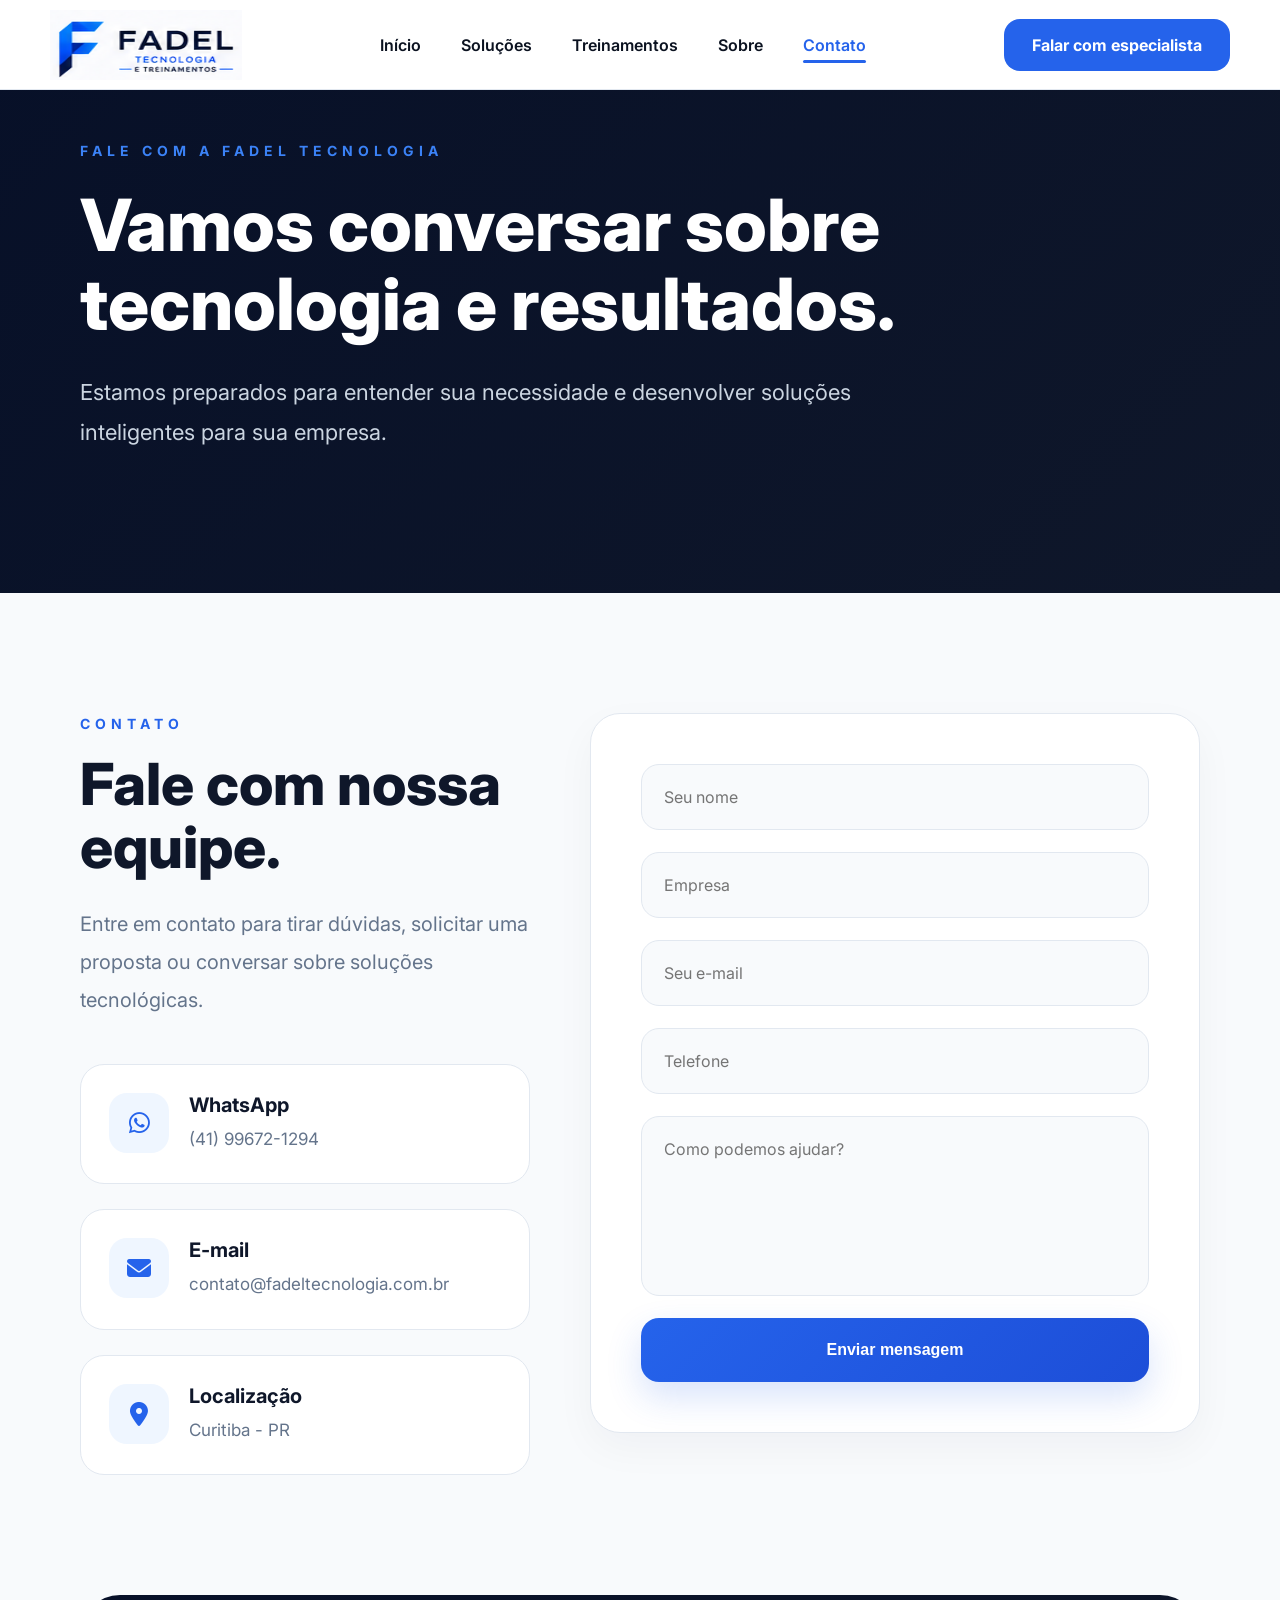
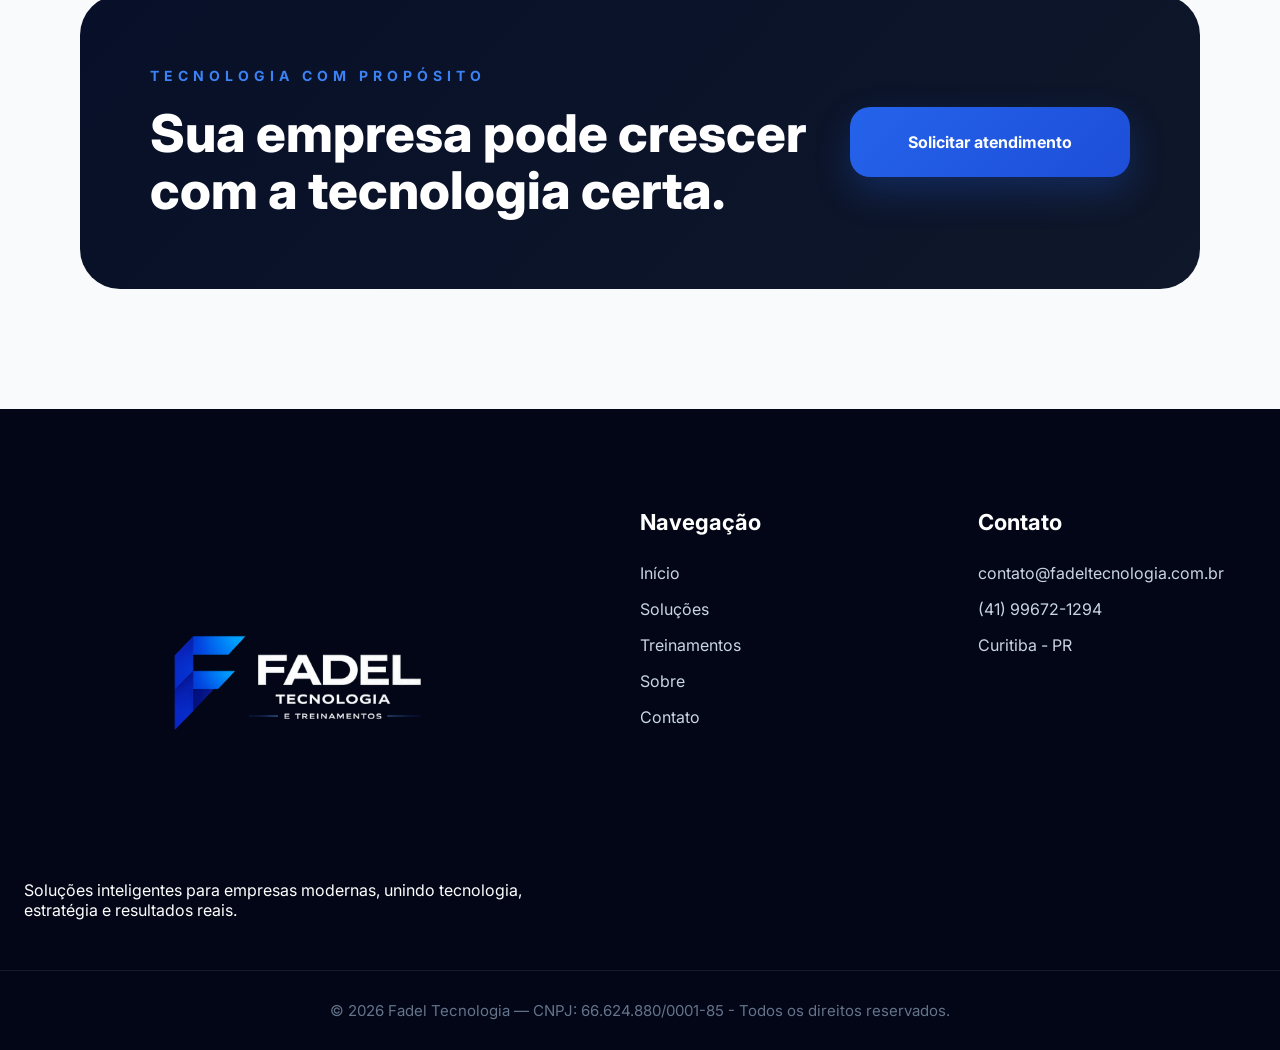
==== commit ef86b60b: "SlidesLogo" ====
--- a/contato.html
+++ b/contato.html
@@ -264,7 +264,7 @@
 
             <div>
 
-                <img src="img/logo.png" alt="Fadel Tecnologia">
+                <img src="img/LOGO_FOOTER.png" alt="Fadel Tecnologia">
 
                 <p>
                     Soluções inteligentes para empresas modernas,
--- a/css/style.css
+++ b/css/style.css
@@ -2,39 +2,64 @@
    RESET
 ========================================================= */
 
-* {
-    margin: 0;
-    padding: 0;
-    box-sizing: border-box;
-}
-
-html {
-    scroll-behavior: smooth;
-}
-
-body {
-
-    font-family: 'Inter', sans-serif;
-
-    background: #ffffff;
-
-    color: #111827;
-
-    overflow-x: hidden;
+*{
+    margin:0;
+    padding:0;
+    box-sizing:border-box;
+}
+
+html{
+    scroll-behavior:smooth;
+}
+
+body{
+
+    font-family:'Inter',sans-serif;
+
+    background:#ffffff;
+
+    color:#0b1220;
+
+    overflow-x:hidden;
 }
 
 
 /* =========================================================
-   CONTAINER
+   VARIABLES
 ========================================================= */
 
-.container {
-
-    width: 100%;
-
-    max-width: 1300px;
-
-    margin: auto;
+:root{
+
+    --primary:#2563eb;
+    --dark:#0b1220;
+    --gray:#64748b;
+    --light:#f8fafc;
+    --border:#e2e8f0;
+}
+
+
+/* =========================================================
+   GLOBAL
+========================================================= */
+
+img{
+    max-width:100%;
+    display:block;
+}
+
+a{
+    text-decoration:none;
+}
+
+section{
+    width:100%;
+}
+
+.container{
+    width:100%;
+    max-width:1280px;
+    margin:0 auto;
+    padding:0 24px;
 }
 
 
@@ -42,1775 +67,1049 @@
    HEADER
 ========================================================= */
 
-.header {
-
-    width: 100%;
-
-    height: 90px;
-
-    position: fixed;
-
-    top: 0;
-
-    left: 0;
-
-    z-index: 999;
-
-    display: flex;
-
-    align-items: center;
-
-    justify-content: space-between;
-
-    padding: 0 80px;
-
-    background: rgba(255, 255, 255, 0.96);
-
-    backdrop-filter: blur(10px);
-
-    border-bottom: 1px solid #e5e7eb;
+.header{
+
+    width:100%;
+
+    height:90px;
+
+    background:#ffffff;
+
+    border-bottom:1px solid var(--border);
+
+    display:flex;
+
+    align-items:center;
+
+    justify-content:space-between;
+
+    padding:0 50px;
+
+    position:fixed;
+
+    top:0;
+
+    left:0;
+
+    z-index:1000;
+}
+
+
+/* LOGO */
+
+.logo img{
+    height:70px;
+    width:192px;  
+}
+
+
+/* MENU */
+
+.menu{
+
+    display:flex;
+
+    align-items:center;
+
+    gap:40px;
+}
+
+.menu a{
+
+    color:var(--dark);
+
+    font-size:16px;
+
+    font-weight:600;
+
+    transition:.3s;
+}
+
+.menu a:hover,
+.menu a.active{
+
+    color:var(--primary);
+}
+
+
+/* BUTTON */
+
+.btn-header{
+
+    background:var(--primary);
+
+    color:#ffffff;
+
+    padding:16px 28px;
+
+    border-radius:16px;
+
+    font-weight:700;
+
+}
+
+.btn-header:hover{
+    transform:translateY(-2px);
 }
 
 
 /* =========================================================
-   LOGO
+   HERO
 ========================================================= */
 
-.logo {
-
-    font-size: 26px;
-
-    font-weight: 800;
-
-    color: #0f172a;
-
-    letter-spacing: -1px;
-}
-
+.hero-banner{
+
+    width:100%;
+
+    margin-top:140px;
+
+    position:relative;
+
+    overflow:hidden;
+
+    aspect-ratio: 1920 / 850;
+}
+
+
+/* SLIDES */
+
+.slide{
+
+    position:absolute;
+
+    inset:0;
+
+    opacity:0;
+
+    visibility:hidden;
+
+    transition:
+    opacity 1.4s ease,
+    visibility 1.4s ease;
+}
+
+.slide.active{
+
+    opacity:1;
+
+    visibility:visible;
+
+    z-index:2;
+}
+
+.slide img{
+
+    width:100%;
+
+    height:auto;
+
+    display:block;
+
+    transform:scale(1);
+
+    transition:
+    transform 8s ease;
+}
+
+.slide.active img{
+
+    transform:scale(1.03);
+}
+
+/* BUTTONS */
+
+.banner-buttons{
+
+    position:absolute;
+
+    left:130px;
+
+    bottom:250px;
+
+    display:flex;
+
+    gap:20px;
+
+    z-index:5;
+}
+
+.btn-banner{
+
+    background:var(--primary);
+
+    color:#ffffff;
+
+    padding:18px 34px;
+
+    border-radius:18px;
+
+    font-weight:700;
+
+    font-size:17px;
+
+    min-height:60px;
+
+    display:flex;
+
+    align-items:center;
+
+    justify-content:center;
+}
+
+.btn-banner:hover{
+    transform:translateY(-3px);
+}
+
+.secondary{
+
+    background:
+    rgba(255,255,255,.20);
+
+    border:
+    1px solid rgba(255,255,255,.45);
+
+    backdrop-filter:blur(14px);
+
+    color:#ffffff;
+
+    box-shadow:
+    0 10px 30px rgba(0,0,0,.18);
+}
 
 /* =========================================================
-   MENU
+   LIGHT SLIDE BUTTON
 ========================================================= */
 
-.menu {
-
-    display: flex;
-
-    align-items: center;
-
-    gap: 40px;
-}
-
-.menu a {
-
-    text-decoration: none;
-
-    color: #111827;
-
-    font-size: 15px;
-
-    font-weight: 600;
-
-    transition: 0.3s;
-
-    position: relative;
-}
-
-.menu a:hover {
-
-    color: #2563eb;
-}
-
+.light-slide.active ~ .banner-buttons .secondary{
+
+    background:#0f172a;
+
+    color:#ffffff;
+
+    border:1px solid rgba(15,23,42,.15);
+
+    box-shadow:
+    0 15px 35px rgba(15,23,42,.18);
+}
 
 /* =========================================================
-   BUTTONS
+   CARDS SECTION
 ========================================================= */
 
-.btn-header {
-
-    height: 54px;
-
-    padding: 0 28px;
-
-    border-radius: 14px;
-
-    background: linear-gradient(135deg,
-            #2563eb,
-            #1d4ed8);
-
-    color: white;
-
-    text-decoration: none;
-
-    font-weight: 700;
-
-    display: flex;
-
-    align-items: center;
-
-    justify-content: center;
-
-    transition: 0.3s;
+.cards-section{
+
+    padding:110px 0;
+
+    background:
+linear-gradient(
+    to bottom,
+    #f8fafc,
+    #ffffff);
+}
+
+
+/* TITLE */
+
+.cards-title{
+
+    text-align:center;
+
+    margin-bottom:70px;
+
+    padding:0 24px;
+}
+
+.cards-title span{
+
+    display:block;
+
+    font-size:44px;
+
+    font-weight:800;
+
+    color:var(--dark);
+
+    margin-bottom:18px;
+}
+
+.cards-title p{
+
+    font-size:18px;
+
+    color:var(--gray);
+}
+
+
+/* GRID */
+
+.cards-grid{
+
+    width:100%;
+
+    max-width:1280px;
+
+    margin:0 auto;
+
+    padding:0 24px;
+
+    display:grid;
+
+    grid-template-columns:repeat(3,1fr);
+
+    gap:30px;
+}
+
+
+/* CARD */
+
+.info-card{
+
+    background:#ffffff;
+
+    border:1px solid var(--border);
+
+    border-radius:28px;
+
+    padding:42px;
 
     box-shadow:
-        0 10px 25px rgba(37, 99, 235, 0.25);
-}
-
-.btn-header:hover {
-
-    transform: translateY(-3px);
+    0 10px 30px rgba(15,23,42,.04);
+}
+
+.info-card:hover{
+
+    transform:translateY(-8px);
 
     box-shadow:
-        0 18px 35px rgba(37, 99, 235, 0.35);
-}
-
-
-
-/* BOTÃO PRINCIPAL */
-
-.btn {
-
-    height: 62px;
-
-    padding: 0 34px;
-
-    border-radius: 18px;
-
-    background: linear-gradient(135deg,
-            #2563eb,
-            #1d4ed8);
-
-    color: white;
-
-    text-decoration: none;
-
-    font-size: 16px;
-
-    font-weight: 700;
-
-    display: inline-flex;
-
-    align-items: center;
-
-    justify-content: center;
-
-    transition: 0.3s;
-
-    box-shadow:
-        0 15px 35px rgba(37, 99, 235, 0.30);
-}
-
-.btn:hover {
-
-    transform: translateY(-5px);
-}
-
-
-
-/* BOTÃO SECUNDÁRIO */
-
-.btn-secondary {
-
-    height: 62px;
-
-    padding: 0 34px;
-
-    border-radius: 18px;
-
-    border: 1px solid rgba(255, 255, 255, 0.25);
-
-    color: white;
-
-    text-decoration: none;
-
-    font-size: 16px;
-
-    font-weight: 700;
-
-    display: inline-flex;
-
-    align-items: center;
-
-    justify-content: center;
-
-    transition: 0.3s;
-
-    background: rgba(255, 255, 255, 0.03);
-
-    backdrop-filter: blur(10px);
-}
-
-.btn-secondary:hover {
-
-    background: rgba(255, 255, 255, 0.08);
-}
-
-
-
-/* =========================================================
-   RESPONSIVO
-========================================================= */
-
-@media(max-width:1100px) {
-
-    .header {
-
-        padding: 0 25px;
-    }
-
-    .menu {
-
-        display: none;
-    }
-}
-
-/* =========================================================
-   HERO BANNER
-========================================================= */
-
-.hero-banner img {
-
-    width: 100%;
-
-    max-width: 1920px;
-
-    display: block;
-}
-
-/* =========================================================
-   STATS
-========================================================= */
-
-.stats {
-
-    width: 100%;
-
-    padding: 0 80px 120px;
-
-    background: #f8fafc;
-}
-
-.stats-grid {
-
-    width: 100%;
-
-    max-width: 1300px;
-
-    margin: auto;
-
-    display: grid;
-
-    grid-template-columns: repeat(4, 1fr);
-
-    gap: 25px;
-}
-
-
-
-/* BOX */
-
-.stat-box {
-
-    background: white;
-
-    border-radius: 28px;
-
-    padding: 45px 30px;
-
-    text-align: center;
-
-    border: 1px solid #e5e7eb;
-
-    box-shadow:
-        0 10px 30px rgba(15, 23, 42, 0.04);
-}
-
-.stat-box h3 {
-
-    font-size: 58px;
-
-    color: #2563eb;
-
-    margin-bottom: 10px;
-
-    font-weight: 800;
-}
-
-.stat-box p {
-
-    color: #64748b;
-
-    font-size: 18px;
-
-    line-height: 1.6;
-}
-
-
-
-/* =========================================================
-   RESPONSIVO
-========================================================= */
-
-@media(max-width:1100px) {
-
-    .solutions {
-
-        padding: 100px 25px;
-    }
-
-    .solutions-grid {
-
-        grid-template-columns: 1fr;
-    }
-
-    .stats {
-
-        padding: 0 25px 100px;
-    }
-
-    .stats-grid {
-
-        grid-template-columns: 1fr;
-    }
-
-    .solutions-title h2 {
-
-        font-size: 42px;
-    }
-}
+    0 20px 40px rgba(15,23,42,.08);
+}
+
+
+/* ICON */
+
+.card-icon{
+
+    width:82px;
+
+    height:82px;
+
+    border-radius:50%;
+
+    background:#eff6ff;
+
+    display:flex;
+
+    align-items:center;
+
+    justify-content:center;
+
+    margin-bottom:28px;
+}
+
+.card-icon i{
+
+    font-size:34px;
+
+    color:var(--primary);
+}
+
+
+/* TEXT */
+
+.info-card h3{
+
+    font-size:30px;
+
+    margin-bottom:18px;
+
+    color:var(--dark);
+}
+
+.info-card p{
+
+    color:var(--gray);
+
+    line-height:1.8;
+
+    margin-bottom:28px;
+}
+
+
+/* LIST */
+
+.info-card ul{
+
+    list-style:none;
+}
+
+.info-card ul li{
+
+    position:relative;
+
+    padding-left:22px;
+
+    margin-bottom:16px;
+
+    color:var(--dark);
+
+    font-weight:500;
+}
+
+.info-card ul li::before{
+
+    content:"";
+
+    width:8px;
+
+    height:8px;
+
+    border-radius:50%;
+
+    background:var(--primary);
+
+    position:absolute;
+
+    left:0;
+
+    top:10px;
+}
+
+
+/* LINK */
+
+.card-link{
+
+    display:inline-flex;
+
+    margin-top:24px;
+
+    color:var(--primary);
+
+    font-weight:700;
+
+    transition:.3s;
+}
+
+.card-link:hover{
+
+    transform:translateX(5px);
+}
+
 
 /* =========================================================
    ABOUT
 ========================================================= */
 
-.about {
-
-    width: 100%;
-
-    padding: 120px 80px;
-
-    background: white;
-}
-
-.about-content {
-
-    width: 100%;
-
-    max-width: 1300px;
-
-    margin: auto;
-
-    display: grid;
-
-    grid-template-columns: 1fr 1fr;
-
-    gap: 80px;
-
-    align-items: center;
-}
-
-
-
-/* IMAGE */
-
-.about-image {
-
-    display: flex;
-
-    justify-content: center;
-}
-
-.about-card {
-
-    width: 100%;
-
-    max-width: 500px;
-
-    min-height: 420px;
-
-    border-radius: 40px;
-
-    padding: 50px;
+.about{
+
+    padding:120px 0;
 
     background:
-        linear-gradient(145deg,
-            #2563eb,
-            #1d4ed8);
-
-    color: white;
-
-    display: flex;
-
-    flex-direction: column;
-
-    justify-content: center;
-
-    box-shadow:
-        0 25px 60px rgba(37, 99, 235, 0.30);
-}
-
-.about-card i {
-
-    font-size: 70px;
-
-    margin-bottom: 30px;
-}
-
-.about-card h3 {
-
-    font-size: 42px;
-
-    line-height: 1.1;
-
-    margin-bottom: 20px;
-
-    font-weight: 800;
-}
-
-.about-card p {
-
-    font-size: 20px;
-
-    line-height: 1.8;
-
-    color: #dbeafe;
-}
-
-
-
-/* TEXT */
-
-.about-text span {
-
-    color: #2563eb;
-
-    font-size: 14px;
-
-    font-weight: 700;
-
-    letter-spacing: 4px;
-}
-
-.about-text h2 {
-
-    font-size: 58px;
-
-    line-height: 1.1;
-
-    margin: 25px 0;
-
-    color: #0f172a;
-
-    font-weight: 800;
-
-    letter-spacing: -2px;
-}
-
-.about-text p {
-
-    font-size: 20px;
-
-    line-height: 1.9;
-
-    color: #64748b;
-
-    margin-bottom: 40px;
-}
-
-
-
-/* ITEMS */
-
-.about-items {
-
-    display: flex;
-
-    flex-direction: column;
-
-    gap: 20px;
-}
-
-.about-item {
-
-    display: flex;
-
-    align-items: center;
-
-    gap: 14px;
-
-    font-size: 18px;
-
-    font-weight: 600;
-
-    color: #111827;
-}
-
-.about-item i {
-
-    color: #2563eb;
-
-    font-size: 22px;
-}
-
-
-
-/* =========================================================
-   CTA
-========================================================= */
-
-.cta {
-
-    width: 100%;
-
-    padding: 0 80px 120px;
-
-    background: white;
-}
-
-.cta-content {
-
-    width: 100%;
-
-    max-width: 1300px;
-
-    margin: auto;
-
-    border-radius: 40px;
-
-    padding: 70px;
+linear-gradient(
+    to bottom,
+    #f8fafc,
+    #ffffff);
+}
+
+
+/* CONTENT */
+
+.about-content{
+
+    width:100%;
+
+    max-width:1280px;
+
+    margin:0 auto;
+
+    padding:0 24px;
+
+    display:grid;
+
+    grid-template-columns:1fr 1fr;
+
+    gap:70px;
+
+    align-items:center;
+}
+
+
+/* CARD */
+
+.about-card{
 
     background:
-        linear-gradient(135deg,
-            #2563eb,
-            #1d4ed8);
-
-    display: flex;
-
-    align-items: center;
-
-    justify-content: space-between;
-
-    gap: 40px;
-
-    color: white;
-
-    box-shadow:
-        0 25px 60px rgba(37, 99, 235, 0.25);
-}
-
-.cta-content span {
-
-    font-size: 14px;
-
-    font-weight: 700;
-
-    letter-spacing: 4px;
-
-    color: #dbeafe;
-}
-
-.cta-content h2 {
-
-    margin-top: 20px;
-
-    font-size: 52px;
-
-    line-height: 1.1;
-
-    font-weight: 800;
-
-    max-width: 700px;
-}
-
-/* =========================================================
-   BUSINESS SECTION
-========================================================= */
-
-/* =========================================================
-   BUSINESS SECTION
-========================================================= */
-
-.business-section{
-
-    width:100%;
-
-    padding:120px 80px;
-
-    background:#f8fafc;
-}
-
-
-
-/* CONTAINER */
-
-.business-content{
-
-    width:100%;
-
-    max-width:1300px;
-
-    margin:auto;
-
-    display:grid;
-
-    grid-template-columns:520px 1fr;
-
-    gap:60px;
-
-    align-items:start;
-}
-
-
-
-/* LEFT */
-
-.business-left{
-
-    display:flex;
-
-    flex-direction:column;
-}
-
-
-
-/* IMAGE */
-
-.business-left img{
-
-    width:100%;
-
-    height:420px;
-
-    object-fit:cover;
-
-    border-radius:28px;
-
-    margin-bottom:30px;
-
-    box-shadow:
-    0 20px 50px rgba(15,23,42,0.08);
-}
-
-
-
-/* TEXT */
-
-.business-text span{
-
-    display:block;
-
-    margin-bottom:18px;
-
-    color:#2563eb;
-
-    font-size:13px;
-
-    font-weight:700;
-
-    letter-spacing:4px;
-}
-
-.business-text h2{
-
-    font-size:64px;
-
-    line-height:1.05;
-
-    font-weight:800;
-
-    color:#0f172a;
-
-    margin-bottom:25px;
-
-    letter-spacing:-2px;
-}
-
-.business-text p{
-
-    font-size:20px;
-
-    line-height:1.9;
-
-    color:#64748b;
-
-    margin-bottom:35px;
-}
-
-
-
-/* BUTTON */
-
-.business-btn{
-
-    height:62px;
-
-    padding:0 34px;
-
-    border-radius:18px;
-
-    background:linear-gradient(
+    linear-gradient(
         135deg,
         #2563eb,
         #1d4ed8
     );
 
-    color:white;
-
-    text-decoration:none;
-
-    font-size:15px;
+    border-radius:36px;
+
+    padding:70px 60px;
+
+    color:#ffffff;
+
+    box-shadow:
+    0 25px 60px rgba(37,99,235,.25);
+
+    position:relative;
+
+    overflow:hidden;
+}
+
+.about-card i{
+
+    font-size:72px;
+
+    margin-bottom:30px;
+}
+
+.about-card h3{
+
+    font-size:46px;
+
+    line-height:1.1;
+
+    margin-bottom:22px;
+
+    font-weight:800;
+}
+
+.about-card p{
+
+    font-size:20px;
+
+    line-height:1.8;
+
+    color:#dbeafe;
+}
+
+
+/* TEXT */
+
+.about-text span{
+
+    display:block;
+
+    margin-bottom:18px;
+
+    color:var(--primary);
+
+    font-size:14px;
 
     font-weight:700;
 
+    letter-spacing:4px;
+}
+
+.about-text h2{
+
+    font-size:58px;
+
+    line-height:1.1;
+
+    margin-bottom:28px;
+
+    color:var(--dark);
+
+    font-weight:800;
+}
+
+.about-text p{
+
+    font-size:20px;
+
+    line-height:1.9;
+
+    color:var(--gray);
+
+    margin-bottom:40px;
+}
+
+
+/* ITEMS */
+
+.about-items{
+
+    display:flex;
+
+    flex-direction:column;
+
+    gap:22px;
+}
+
+.about-item{
+
+    display:flex;
+
+    align-items:center;
+
+    gap:16px;
+
+    font-size:18px;
+
+    font-weight:600;
+
+    color:var(--dark);
+}
+
+.about-item i{
+
+    width:34px;
+
+    height:34px;
+
+    border-radius:50%;
+
+    background:#eff6ff;
+
+    color:var(--primary);
+
+    display:flex;
+
+    align-items:center;
+
+    justify-content:center;
+
+    font-size:14px;
+}
+
+/* =========================================================
+   BUSINESS SECTION
+========================================================= */
+
+.business-section{
+
+    padding:120px 0;
+
+    background:
+linear-gradient(
+    to bottom,
+    #f8fafc,
+    #ffffff);
+}
+
+
+/* CONTENT */
+
+.business-content{
+
+    width:100%;
+
+    max-width:1280px;
+
+    margin:0 auto;
+
+    padding:0 24px;
+
+    display:grid;
+
+    grid-template-columns:520px 1fr;
+
+    gap:60px;
+
+    align-items:start;
+}
+
+
+/* LEFT */
+
+.business-left img{
+
+    width:100%;
+
+    border-radius:32px;
+
+    margin-bottom:35px;
+
+    box-shadow:
+    0 20px 50px rgba(15,23,42,.08);
+}
+
+
+/* TEXT */
+
+.business-text span{
+
+    display:block;
+
+    margin-bottom:18px;
+
+    color:var(--primary);
+
+    font-size:14px;
+
+    font-weight:700;
+
+    letter-spacing:4px;
+}
+
+.business-text h2{
+
+    font-size:62px;
+
+    line-height:1.05;
+
+    margin-bottom:26px;
+
+    color:var(--dark);
+
+    font-weight:800;
+}
+
+.business-text p{
+
+    font-size:20px;
+
+    line-height:1.9;
+
+    color:var(--gray);
+
+    margin-bottom:36px;
+}
+
+
+/* BUTTON */
+
+.business-btn{
+
     display:inline-flex;
 
     align-items:center;
 
     justify-content:center;
 
-    align-self:flex-start;
-
-    transition:0.3s;
+    background:var(--primary);
+
+    color:#ffffff;
+
+    padding:16px 28px;
+
+    border-radius:16px;
+
+    font-weight:700;
+
+    transition:.3s;
+
+    white-space:nowrap;
+}
+
+/* RIGHT */
+
+.business-right{
+
+    display:flex;
+
+    flex-direction:column;
+
+    gap:35px;
+}
+
+
+/* STATS */
+
+.business-stats{
+
+    display:grid;
+
+    grid-template-columns:repeat(4,1fr);
+
+    gap:22px;
+}
+
+.business-stat{
+
+    background:#ffffff;
+
+    border:1px solid var(--border);
+
+    border-radius:24px;
+
+    padding:38px 22px;
+
+    text-align:center;
 
     box-shadow:
-    0 15px 35px rgba(37,99,235,0.25);
-}
-
-.business-btn:hover{
+    0 10px 30px rgba(15,23,42,.04);
+}
+
+.business-stat:hover{
+
+    transform:translateY(-6px);
+
+    box-shadow:
+    0 20px 40px rgba(15,23,42,.08);
+}
+
+.business-stat h3{
+
+    font-size:54px;
+
+    color:var(--primary);
+
+    margin-bottom:12px;
+
+    font-weight:800;
+}
+
+.business-stat p{
+
+    color:var(--gray);
+
+    line-height:1.7;
+}
+
+
+/* TRUSTED */
+
+.trusted{
+
+    background:#f8fafc;
+
+    border:1px solid var(--border);
+
+    border-radius:28px;
+
+    padding:40px;
+}
+
+.trusted span{
+
+    display:block;
+
+    margin-bottom:30px;
+
+    color:var(--primary);
+
+    font-size:14px;
+
+    font-weight:700;
+
+    letter-spacing:4px;
+}
+
+
+/* LOGOS */
+
+.trusted-logos{
+
+    display:flex;
+
+    align-items:center;
+
+    gap:50px;
+
+    flex-wrap:wrap;
+}
+
+.trusted-logos i{
+
+    font-size:58px;
+
+    color:#94a3b8;
+
+    transition:.3s;
+}
+
+.trusted-logos i:hover{
+
+    color:var(--primary);
 
     transform:translateY(-4px);
-}
-
-
-
-/* RIGHT */
-
-.business-right{
-
-    display:flex;
-
-    flex-direction:column;
-
-    gap:35px;
-}
-
-
-
-/* STATS */
-
-.business-stats{
-
-    display:grid;
-
-    grid-template-columns:repeat(4,1fr);
-
-    gap:22px;
-}
-
-.business-stat{
-
-    background:white;
-
-    border-radius:24px;
-
-    border:1px solid #e5e7eb;
-
-    padding:40px 20px;
-
-    text-align:center;
-
-    transition:0.3s;
-}
-
-.business-stat:hover{
-
-    transform:translateY(-6px);
-
-    box-shadow:
-    0 20px 40px rgba(15,23,42,0.06);
-}
-
-.business-stat h3{
-
-    font-size:56px;
-
-    color:#2563eb;
-
-    font-weight:800;
-
-    margin-bottom:12px;
-}
-
-.business-stat p{
-
-    color:#64748b;
-
-    font-size:17px;
-
-    line-height:1.6;
-}
-
-
-
-/* TRUSTED */
-
-.trusted{
-
-    background:white;
-
-    border:1px solid #e5e7eb;
-
-    border-radius:28px;
-
-    padding:40px;
-}
-
-.trusted span{
-
-    display:block;
-
-    margin-bottom:30px;
-
-    color:#2563eb;
-
-    font-size:13px;
-
-    font-weight:700;
-
-    letter-spacing:4px;
-}
-
-
-
-/* LOGOS */
-
-.trusted-logos{
-
-    display:flex;
-
-    align-items:center;
-
-    gap:50px;
-
-    flex-wrap:wrap;
-}
-
-.trusted-logos i{
-
-    font-size:60px;
-
-    color:#94a3b8;
-
-    transition:0.3s;
-}
-
-.trusted-logos i:hover{
-
-    color:#2563eb;
-
-    transform:translateY(-4px);
-}
-
-/* =========================================================
-   BUSINESS CTA
-========================================================= */
-
-.business-cta{
-
-    width:100%;
-
-    max-width:1300px;
-
-    margin:25px auto 0;
-
-    background:#eef4ff;
-
-    border-radius:28px;
-
-    padding:35px 45px;
-
-    display:flex;
-
-    align-items:center;
-
-    justify-content:space-between;
-
-    gap:40px;
-}
-
-
-
-/* LEFT */
-
-.business-cta-left{
-
-    display:flex;
-
-    align-items:center;
-
-    gap:25px;
-}
-
-
-
-/* ICON */
-
-.business-cta-icon{
-
-    min-width:72px;
-
-    height:72px;
-
-    border-radius:50%;
-
-    background:#2563eb;
-
-    display:flex;
-
-    align-items:center;
-
-    justify-content:center;
-
-    color:white;
-
-    font-size:30px;
-}
-
-
-
-/* TEXT */
-
-.business-cta-left h3{
-
-    font-size:22px;
-
-    line-height:1.4;
-
-    font-weight:800;
-
-    color:#0f172a;
-
-    max-width:620px;
-}
-
-
-
-/* BUTTON */
-
-.business-cta-btn{
-
-    height:60px;
-
-    padding:0 34px;
-
-    border-radius:18px;
-
-    background:linear-gradient(
-        135deg,
-        #2563eb,
-        #1d4ed8
-    );
-
-    color:white;
-
-    text-decoration:none;
-
-    font-size:14px;
-
-    font-weight:700;
-
-    display:flex;
-
-    align-items:center;
-
-    justify-content:center;
-
-    white-space:nowrap;
-
-    transition:0.3s;
-
-    box-shadow:
-    0 15px 35px rgba(37,99,235,0.25);
-}
-
-.business-cta-btn:hover{
-
-    transform:translateY(-4px);
-}
-
-/* =========================================================
-   RESPONSIVO
-========================================================= */
-
-@media(max-width:1100px) {
-
-    .about {
-
-        padding: 100px 25px;
-    }
-
-    .about-content {
-
-        grid-template-columns: 1fr;
-    }
-
-    .about-text h2 {
-
-        font-size: 42px;
-    }
-
-    .cta {
-
-        padding: 0 25px 100px;
-    }
-
-    .cta-content {
-
-        padding: 40px;
-
-        flex-direction: column;
-
-        align-items: flex-start;
-    }
-
-    .cta-content h2 {
-
-        font-size: 38px;
-    }
 }
 
 /* =========================================================
    FOOTER
 ========================================================= */
 
-.footer {
-
-    width: 100%;
-
-    background: #020617;
-
-    padding: 90px 80px 30px;
-
-    color: white;
-}
-
-.footer-grid {
-
-    width: 100%;
-
-    max-width: 1300px;
-
-    margin: auto;
-
-    display: grid;
-
-    grid-template-columns:
-        2fr 1fr 1fr;
-
-    gap: 60px;
-
-    padding-bottom: 50px;
+.footer{
+
+    background:#020617;
+
+    padding:100px 0 30px;
+
+    color:#ffffff;
+}
+
+
+/* GRID */
+
+.footer-grid{
+
+    width:100%;
+
+    max-width:1280px;
+
+    margin:0 auto;
+
+    padding:0 24px 50px;
+
+    display:grid;
+
+    grid-template-columns:2fr 1fr 1fr;
+
+    gap:60px;
 
     border-bottom:
-        1px solid rgba(255, 255, 255, 0.08);
-}
-
+    1px solid rgba(255,255,255,.08);
+}
+
+
+/* BRAND */
+
+.footer-brand img{
+
+    height:auto;
+
+    margin-bottom:28px;
+    
+}
+
+.footer-brand p{
+
+    max-width:380px;
+
+    color:#94a3b8;
+
+    line-height:1.9;
+
+    font-size:17px;
+}
 
 
 /* TITLES */
 
-.footer h3 {
-
-    font-size: 34px;
-
-    font-weight: 800;
-
-    margin-bottom: 20px;
-}
-
-.footer h4 {
-
-    font-size: 20px;
-
-    font-weight: 700;
-
-    margin-bottom: 25px;
-}
-
-
-
-/* TEXT */
-
-.footer p {
-
-    color: #94a3b8;
-
-    line-height: 1.8;
-
-    font-size: 17px;
-
-    max-width: 340px;
-}
-
+.footer h4{
+
+    font-size:22px;
+
+    margin-bottom:28px;
+
+    font-weight:700;
+}
 
 
 /* LINKS */
 
-.footer a {
-
-    display: block;
-
-    color: #cbd5e1;
-
-    text-decoration: none;
-
-    margin-bottom: 16px;
-
-    transition: 0.3s;
-}
-
-.footer a:hover {
-
-    color: #2563eb;
-
-    transform: translateX(5px);
-}
-
+.footer a{
+
+    display:block;
+
+    color:#cbd5e1;
+
+    margin-bottom:16px;
+
+    transition:.3s;
+}
+
+.footer a:hover{
+
+    color:var(--primary);
+
+    transform:translateX(5px);
+}
 
 
 /* COPYRIGHT */
 
-.footer-copy {
-
-    width: 100%;
-
-    max-width: 1300px;
-
-    margin: auto;
-
-    padding-top: 30px;
-
-    text-align: center;
-
-    color: #64748b;
-
-    font-size: 15px;
-}
-
+.footer-copy{
+
+    width:100%;
+
+    max-width:1280px;
+
+    margin:0 auto;
+
+    padding:30px 24px 0;
+
+    text-align:center;
+
+    color:#64748b;
+
+    font-size:15px;
+}
 
 
 /* =========================================================
-   RESPONSIVO
+   WHATSAPP FLOAT
 ========================================================= */
 
-@media(max-width:900px) {
-
-    .footer {
-
-        padding: 70px 25px 30px;
-    }
-
-    .footer-grid {
-
-        grid-template-columns: 1fr;
-
-        gap: 40px;
-    }
-
-    .footer h3 {
-
-        font-size: 28px;
-    }
-}
+.whatsapp-float{
+
+    position:fixed;
+
+    right:24px;
+
+    bottom:24px;
+
+    width:68px;
+
+    height:68px;
+
+    border-radius:50%;
+
+    background:#25d366;
+
+    color:#ffffff;
+
+    display:flex;
+
+    align-items:center;
+
+    justify-content:center;
+
+    font-size:36px;
+
+    z-index:999;
+
+    box-shadow:
+    0 18px 40px rgba(37,211,102,.35);
+
+    transition:.3s;
+
+    animation:floatWhatsapp 2.5s ease-in-out infinite;
+}
+
+.whatsapp-float:hover{
+
+    transform:
+    translateY(-4px)
+    scale(1.05);
+}
+
+@keyframes floatWhatsapp{
+
+    0%{
+        transform:translateY(0);
+    }
+
+    50%{
+        transform:translateY(-6px);
+    }
+
+    100%{
+        transform:translateY(0);
+    }
+}
+
 
 /* =========================================================
-   BANNER BUTTONS
+   REVEAL
 ========================================================= */
 
-.hero-banner {
-
-    position: relative;
-}
-
-.banner-buttons {
-
-    position: absolute;
-
-    left: 100px;
-
-    bottom: 160px;
-
-    display: flex;
-
-    gap: 20px;
-}
-
-.btn-banner {
-
-    height: 58px;
-
-    padding: 0 34px;
-
-    border-radius: 16px;
-
-    background: #2563eb;
-
-    color: white;
-
-    text-decoration: none;
-
-    font-weight: 700;
-
-    display: flex;
-
-    align-items: center;
-
-    justify-content: center;
-
-    transition: 0.3s;
-
-    box-shadow:
-        0 15px 35px rgba(37, 99, 235, 0.30);
-}
-
-.btn-banner:hover {
-
-    transform: translateY(-4px);
-
-    background: #1d4ed8;
-}
-
-/* BOTÃO SECUNDÁRIO */
-
-.btn-banner.secondary {
-
-    background: rgba(255, 255, 255, 0.06);
-
-    border: 1px solid rgba(255, 255, 255, 0.25);
-
-    backdrop-filter: blur(10px);
-}
-
-.btn-banner.secondary:hover {
-
-    background: rgba(255, 255, 255, 0.12);
-}
-
-.logo {
-    display: flex;
-    align-items: center;
-}
-
-.logo img {
-    height: 58px;
-    width: auto;
-    object-fit: contain;
-}
-
-/* =========================================
-   CARDS SECTION
-========================================= */
-
-.cards-section {
-    background: #ffffff;
-    padding: 100px 80px;
-}
-
-.cards-title {
-    text-align: center;
-    margin-bottom: 60px;
-}
-
-.cards-title span {
-    display: block;
-    font-size: 42px;
-    font-weight: 800;
-    color: #111827;
-    margin-bottom: 15px;
-}
-
-.cards-title p {
-    font-size: 18px;
-    color: #6b7280;
-}
-
-.cards-grid {
-    display: grid;
-    grid-template-columns: repeat(3, 1fr);
-    gap: 30px;
-}
-
-.info-card {
-    background: #ffffff;
-    border: 1px solid #e5e7eb;
-    border-radius: 24px;
-    padding: 40px;
-    transition: 0.3s;
-    box-shadow: 0 10px 30px rgba(0, 0, 0, 0.04);
-}
-
-.info-card:hover {
-    transform: translateY(-8px);
-    box-shadow: 0 20px 40px rgba(0, 0, 0, 0.08);
-}
-
-.card-icon {
-    width: 80px;
-    height: 80px;
-    border-radius: 50%;
-    background: #eff6ff;
-    display: flex;
-    align-items: center;
-    justify-content: center;
-    margin-bottom: 25px;
-}
-
-.card-icon i {
-    font-size: 34px;
-    color: #2563eb;
-}
-
-.info-card h3 {
-    font-size: 28px;
-    margin-bottom: 18px;
-    color: #111827;
-}
-
-.info-card p {
-    color: #6b7280;
-    line-height: 1.7;
-    margin-bottom: 25px;
-}
-
-.info-card ul {
-    list-style: none;
-    padding: 0;
-}
-
-.info-card ul li {
-    margin-bottom: 14px;
-    color: #111827;
-    font-weight: 500;
-    position: relative;
-    padding-left: 22px;
-}
-
-.info-card ul li::before {
-    content: "";
-    width: 8px;
-    height: 8px;
-    border-radius: 50%;
-    background: #2563eb;
-    position: absolute;
-    left: 0;
-    top: 9px;
-}
-
-.card-link {
-    display: inline-flex;
-    align-items: center;
-    gap: 8px;
-    margin-top: 20px;
-    font-weight: 700;
-    color: #2563eb;
-    text-decoration: none;
-    transition: 0.3s;
-}
-
-.card-link:hover {
-    gap: 14px;
-    opacity: 0.8;
-}
-
-.about-content{
-
-    width:100%;
-
-    max-width:1300px;
-
-    margin:auto;
-
-    display:grid;
-
-    grid-template-columns:1.1fr 0.9fr;
-}
-
-.about-card{
-
-    background:
-    linear-gradient(
-        135deg,
-        rgba(37,99,235,0.95),
-        rgba(29,78,216,0.92)
-    );
-
-    border-radius:40px;
-
-    padding:70px 60px;
-
-    position:relative;
-
-    overflow:hidden;
-
-    backdrop-filter:blur(10px);
-
-    border:1px solid rgba(255,255,255,0.12);
-
-     box-shadow:
-    0 20px 50px rgba(37,99,235,0.18);
-
-    transition:0.4s;
-}
-
-.about-card::before{
-
-    content:"";
-
-    position:absolute;
-
-    width:260px;
-    height:260px;
-
-    background:
-    radial-gradient(
-        rgba(255,255,255,0.18),
-        transparent 70%
-    );
-
-    top:-120px;
-    right:-100px;
-}
-
-.about-card:hover{
-
-    transform:translateY(-8px);
-
-    box-shadow:
-    0 35px 70px rgba(37,99,235,0.35);
-}
-
-.about-text p{
-
-    font-size:20px;
-
-    line-height:2;
-
-    color:#64748b;
-
-    max-width:620px;
-
-    margin-bottom:40px;
-}
-
-.about-items{
-
-    display:flex;
-
-    flex-direction:column;
-
-    gap:24px;
-
-    margin-top:40px;
-}
-
-.about-item{
-
-    display:flex;
-
-    align-items:center;
-
-    gap:14px;
-
-    color:#0f172a;
-
-    font-size:17px;
-
-    font-weight:600;
-}
-
-.about-item i{
-
-    width:32px;
-    height:32px;
-
-    border-radius:50%;
-
-    background:#eff6ff;
-
-    color:#1d4ed8;
-
-    display:flex;
-
-    align-items:center;
-
-    justify-content:center;
-
-    font-size:14px;
-}
-
-.about-text{
-
-    margin-top:-20px;
-}
-
-.about-text p{
-
-    max-width:600px;
-}
-
-/* =========================================================
-   HERO BANNER
-========================================================= */
-
-.hero-banner{
-
-    width: 100%;
-
-    height:528px;
-
-    position:relative;
-
-    overflow:hidden;
-}
-
-
-
-/* SLIDES */
-
-.slide{
-
-    position:absolute;
-
-    inset:0;
+.reveal{
 
     opacity:0;
 
-    transform:translateX(120px);
-
-    transition:
-        opacity 1.2s ease,
-        transform 1.2s ease;
-
-    z-index:1;
-}
-
-
-
-/* SLIDE ATIVO */
-
-.slide.active{
-
-    opacity:1;
-
-    transform:translateX(0);
-
-    z-index:2;
-}
-
-
-
-/* IMAGEM */
-
-.slide img{
-
-    width:100%;
-
-    height:100%;
-
-    object-fit:cover;
-
-    display:block;
-}
-
-/* BOTÕES HERO */
-
-.banner-buttons{
-
-    position:absolute;
-
-    left:120px;
-
-    bottom:100px;
-
-    display:flex;
-
-    gap:20px;
-
-    z-index:10;
-}
-
-
-
-/* BOTÕES */
-
-.btn-banner{
-
-    height:58px;
-
-    padding:0 34px;
-
-    border-radius:16px;
-
-    background:#2563eb;
-
-    color:white;
-
-    text-decoration:none;
-
-    font-size:14px;
-
-    font-weight:700;
-
-    display:flex;
-
-    align-items:center;
-
-    justify-content:center;
-
-    transition:0.3s;
-
-    box-shadow:
-    0 15px 35px rgba(37,99,235,0.25);
-}
-
-.btn-banner:hover{
-
-    transform:translateY(-4px);
-
-    background:#1d4ed8;
-}
-
-
-
-/* BOTÃO SECUNDÁRIO */
-
-.btn-banner.secondary{
-
-    background:#2563eb;
-
-    color:white;
-}
-
-.btn-banner.secondary:hover{
-
-    background:#1d4ed8;
-
-    transform:translateY(-4px);
-}
-
-
-/* =========================================================
-   MENU ACTIVE
-========================================================= */
-
-.menu a.active{
-
-    color:#2563eb;
-}
-
-.menu a.active::after{
-
-    content:"";
-
-    position:absolute;
-
-    left:0;
-
-    bottom:-8px;
-
-    width:100%;
-
-    height:3px;
-
-    border-radius:999px;
-
-    background:#2563eb;
-}
-
-
-/* =========================================================
-   RESPONSIVO
-========================================================= */
-
-@media(max-width:1100px){
-
-    .header{
-
-        padding:25px 40px;
-    }
-
-    .menu{
-
-        gap:30px;
-    }
-
-    .hero-content h1{
-
-        font-size:58px;
-    }
-}
-
-
-
-/* TABLET */
-
-@media(max-width:900px){
-
-    .header{
-
-        flex-direction:column;
-
-        gap:30px;
-    }
-
-    .menu{
-
-        flex-wrap:wrap;
-
-        justify-content:center;
-    }
-
-    .hero-content{
-
-        padding:80px 40px;
-    }
-
-    .hero-content h1{
-
-        font-size:48px;
-    }
-
-    .business-content{
-
-        grid-template-columns:1fr;
-    }
-
-    .stats-grid{
-
-        grid-template-columns:1fr 1fr;
-    }
-}
-
-
-/* =========================================================
-   SCROLL ANIMATION
-========================================================= */
-
-.reveal{
-
-    opacity:0;
-
-    transform:translateY(80px);
+    transform:translateY(40px);
 
     transition:
     opacity 1s ease,
     transform 1s ease;
 }
 
-
-
-/* ACTIVE */
-
 .reveal.active{
 
     opacity:1;
@@ -1820,275 +1119,389 @@
 
 
 /* =========================================================
-   WHATSAPP FLOAT
+   RESPONSIVE
 ========================================================= */
 
+@media(max-width:1100px){
+
+    /* HEADER */
+
+    .header{
+
+        padding:0 24px;
+    }
+
+    .menu{
+
+        gap:24px;
+    }
+
+
+    /* CARDS */
+
+    .cards-grid{
+
+        grid-template-columns:1fr;
+    }
+
+
+    /* ABOUT */
+
+    .about-content{
+
+        grid-template-columns:1fr;
+    }
+
+
+    /* BUSINESS */
+
+    .business-content{
+
+        grid-template-columns:1fr;
+    }
+
+    .business-stats{
+
+        grid-template-columns:1fr 1fr;
+    }
+
+
+    /* CTA */
+
+    .business-cta-left{
+
+        flex-direction:column;
+
+        align-items:flex-start;
+    }
+
+
+    /* FOOTER */
+
+    .footer-grid{
+
+        grid-template-columns:1fr;
+    }
+}
+
+
+
+/* =========================================================
+   MOBILE
+========================================================= */
+
+@media(max-width:768px){
+
+    /* HEADER */
+
+    .header{
+
+        height:auto;
+
+        padding:18px 20px;
+
+        flex-direction:column;
+
+        gap:18px;
+    }
+
+    .menu{
+
+        flex-wrap:wrap;
+
+        justify-content:center;
+
+        gap:16px;
+    }
+
+    .btn-header{
+
+        width:100%;
+
+        text-align:center;
+    }
+
+
+    /* HERO */
+
+    .hero-banner{
+
+        margin-top:170px;
+    }
+
+.banner-buttons{
+
+    position:absolute;
+
+    left:50%;
+
+    bottom:20px;
+
+    transform:translateX(-50%);
+
+    width:90%;
+
+    display:flex;
+
+    flex-direction:column;
+
+    align-items:center;
+
+    gap:14px;
+}
+
+    .btn-banner{
+
+        width:100%;
+
+        text-align:center;
+
+        padding:18px 20px;
+
+        font-size:16px;
+    }
+
+
+    /* TITLES */
+
+    .cards-title span,
+    .about-text h2,
+    .business-text h2{
+
+        font-size:40px;
+    }
+
+
+    /* SECTIONS */
+
+    .cards-section,
+    .about,
+    .business-section{
+
+        padding:80px 0;
+    }
+
+
+    /* BUSINESS */
+
+    .business-stats{
+
+        grid-template-columns:1fr;
+    }
+
+
+    /* CTA */
+
+    .business-cta-left{
+
+        padding:32px 28px;
+    }
+
+    .business-cta-left h3{
+
+        font-size:20px;
+    }
+
+
+    /* FOOTER */
+
+    .footer{
+
+        padding-top:80px;
+    }
+
+
+    /* WHATSAPP */
+
+    .whatsapp-float{
+
+        width:60px;
+
+        height:60px;
+
+        font-size:30px;
+    }
+}
+
+/* =========================================================
+   PREMIUM EFFECTS
+========================================================= */
+
+/* GLOBAL TRANSITIONS */
+
+.info-card,
+.about-card,
+.business-stat,
+.btn-header,
+.btn-banner,
+.business-btn,
 .whatsapp-float{
 
-    position:fixed;
-
-    right:25px;
-
-    bottom:25px;
-
-    width:70px;
-    height:70px;
-
-    border-radius:50%;
-
-    background:#25d366;
-
-    display:flex;
-
-    align-items:center;
-
-    justify-content:center;
-
-    text-decoration:none;
-
-    font-size:38px;
-
-    color:white;
+    transition:
+    transform .35s ease,
+    box-shadow .35s ease,
+    background .35s ease,
+    color .35s ease;
+}
+
+
+/* HOVER ELEVATION */
+
+.info-card:hover,
+.business-stat:hover{
+
+    transform:translateY(-10px);
 
     box-shadow:
-    0 15px 35px rgba(37,211,102,0.35);
-
-    z-index:999;
-
-    transition:0.4s;
-
-    animation:whatsappPulse 2s infinite;
-}
-
-
-
-/* HOVER */
-
-.whatsapp-float:hover{
-
-    transform:
-    translateY(-5px)
-    scale(1.08);
+    0 25px 50px rgba(15,23,42,.10);
+}
+
+
+/* ABOUT CARD */
+
+.about-card:hover{
+
+    transform:translateY(-10px);
 
     box-shadow:
-    0 20px 40px rgba(37,211,102,0.45);
-}
-
-
-
-/* ANIMATION */
-
-@keyframes whatsappPulse{
-
-    0%{
-
-        transform:scale(1);
-    }
-
-    50%{
-
-        transform:scale(1.08);
-    }
-
-    100%{
-
-        transform:scale(1);
-    }
-}
-
-
-
-/* MOBILE */
-
-@media(max-width:768px){
-
-    .whatsapp-float{
-
-        width:60px;
-        height:60px;
-
-        font-size:32px;
-
-        right:20px;
-
-        bottom:20px;
-    }
-}
-
-
-/* =========================================================
-   MOBILE FIX
-========================================================= */
-
-@media(max-width:768px){
-
-    /* HEADER */
-
-    .header{
-
-        height:auto;
-
-        padding:15px 20px;
-
-        flex-direction:column;
-
-        gap:15px;
-    }
-
-    .logo img{
-
-        height:48px;
-    }
-
-    .menu{
-
-        width:100%;
-
-        justify-content:center;
-
-        flex-wrap:wrap;
-
-        gap:15px;
-    }
-
-    .menu a{
-
-        font-size:14px;
-    }
-
-    .btn-header{
-
-        width:100%;
-
-        height:52px;
-    }
-
-
-
-    /* HERO */
-
-    .hero-banner{
-
-        margin-top:170px;
-
-        height:auto;
-    }
-
-    .slide img{
-
-        height:auto;
-
-        object-fit:cover;
-    }
-
-    .banner-buttons{
-
-        position:absolute;
-
-        left:20px;
-
-        right:20px;
-
-        bottom:20px;
-
-        flex-direction:column;
-
-        gap:12px;
-    }
-
-    .btn-banner{
-
-        width:100%;
-
-        font-size:13px;
-    }
-
-
-
-    /* CARDS */
-
-    .cards-section{
-
-        padding:70px 20px;
-    }
-
-    .cards-grid{
-
-        grid-template-columns:1fr;
-    }
-
-
-
-    /* ABOUT */
-
-    .about{
-
-        padding:70px 20px;
-    }
-
-    .about-content{
-
-        grid-template-columns:1fr;
-    }
-
-    .about-text h2{
-
-        font-size:38px;
-    }
-
-
-
-    /* BUSINESS */
-
-    .business-section{
-
-        padding:70px 20px;
-    }
-
-    .business-content{
-
-        grid-template-columns:1fr;
-    }
-
-    .business-stats{
-
-        grid-template-columns:1fr;
-    }
-
-
-
-    /* CTA */
-
-    .cta{
-
-        padding:0 20px 70px;
-    }
-
-    .cta-content{
-
-        padding:35px 25px;
-
-        flex-direction:column;
-
-        align-items:flex-start;
-    }
-
-    .cta-content h2{
-
-        font-size:32px;
-    }
-
-
-
-    /* FOOTER */
-
-    .footer{
-
-        padding:70px 20px 30px;
-    }
-
-    .footer-grid{
-
-        grid-template-columns:1fr;
-    }
+    0 35px 70px rgba(37,99,235,.35);
+}
+
+
+/* BUTTONS */
+
+.btn-header:hover,
+.btn-banner:hover,
+.business-btn:hover{
+
+    transform:translateY(-4px);
+
+    box-shadow:
+    0 20px 40px rgba(37,99,235,.25);
+}
+
+
+/* MENU */
+
+.menu a{
+
+    position:relative;
+}
+
+.menu a::after{
+
+    content:"";
+
+    position:absolute;
+
+    left:0;
+
+    bottom:-8px;
+
+    width:0;
+
+    height:3px;
+
+    border-radius:999px;
+
+    background:var(--primary);
+
+    transition:.3s;
+}
+
+.menu a:hover::after,
+.menu a.active::after{
+
+    width:100%;
+}
+
+
+/* SCROLLBAR */
+
+::-webkit-scrollbar{
+
+    width:10px;
+}
+
+::-webkit-scrollbar-track{
+
+    background:#e2e8f0;
+}
+
+::-webkit-scrollbar-thumb{
+
+    background:#2563eb;
+
+    border-radius:999px;
+}
+
+::-webkit-scrollbar-thumb:hover{
+
+    background:#1d4ed8;
+}
+
+.info-card{
+
+    position:relative;
+
+    overflow:hidden;
+}
+
+.info-card::before{
+
+    content:"";
+
+    position:absolute;
+
+    top:0;
+    left:0;
+
+    width:100%;
+    height:4px;
+
+    background:
+    linear-gradient(
+        90deg,
+        #2563eb,
+        #60a5fa
+    );
+
+    opacity:0;
+
+    transition:.3s;
+}
+
+.info-card:hover::before{
+
+    opacity:1;
+}
+
+.about-card::before{
+
+    content:"";
+
+    position:absolute;
+
+    width:280px;
+    height:280px;
+
+    background:
+    radial-gradient(
+        rgba(255,255,255,.18),
+        transparent 70%
+    );
+
+    top:-120px;
+    right:-120px;
+}
+
+.header.scrolled{
+
+    background:
+    rgba(255,255,255,.92);
+
+    backdrop-filter:blur(14px);
+
+    box-shadow:
+    0 10px 30px rgba(15,23,42,.06);
 }
--- a/css/contato.css
+++ b/css/contato.css
@@ -481,4 +481,114 @@
 .contact-cta-content a:hover {
 
     transform: translateY(-5px);
+}
+
+@media(max-width: 768px) {
+
+    body {
+
+        overflow-x: hidden;
+    }
+
+    .contact-grid {
+
+        grid-template-columns: 1fr;
+    }
+
+    .contact-section {
+
+        padding: 70px 25px;
+    }
+
+    .contact-form {
+
+        padding: 30px;
+    }
+
+    .contact-hero {
+
+        padding: 220px 25px 60px;
+    }
+
+    .contact-hero-content h1 {
+
+        font-size: 42px;
+    }
+
+    .contact-hero-content p {
+
+        font-size: 18px;
+
+        line-height: 1.7;
+    }
+
+    .contact-cta-content {
+
+        flex-direction: column;
+    }
+
+    .contact-cta-content a {
+
+        min-width: 100%;
+    }
+
+    .header {
+
+        padding: 20px 25px;
+    }
+
+    .logo img {
+
+        max-width: 180px;
+    }
+
+    .menu {
+
+        gap: 18px;
+
+        flex-wrap: wrap;
+
+        justify-content: center;
+    }
+
+    .menu a {
+
+        font-size: 15px;
+    }
+
+    .btn-header {
+
+        width: 100%;
+
+        height: 58px;
+
+        font-size: 16px;
+    }
+
+    .contact-cta {
+
+        padding: 0 25px 70px;
+    }
+
+    .contact-cta-content {
+
+        padding: 40px 30px;
+
+        border-radius: 30px;
+
+        text-align: center;
+    }
+
+    .contact-cta-content h2 {
+
+        font-size: 34px;
+
+        line-height: 1.2;
+    }
+
+    .contact-cta-content a {
+
+        width: 100%;
+    }
+
 }
